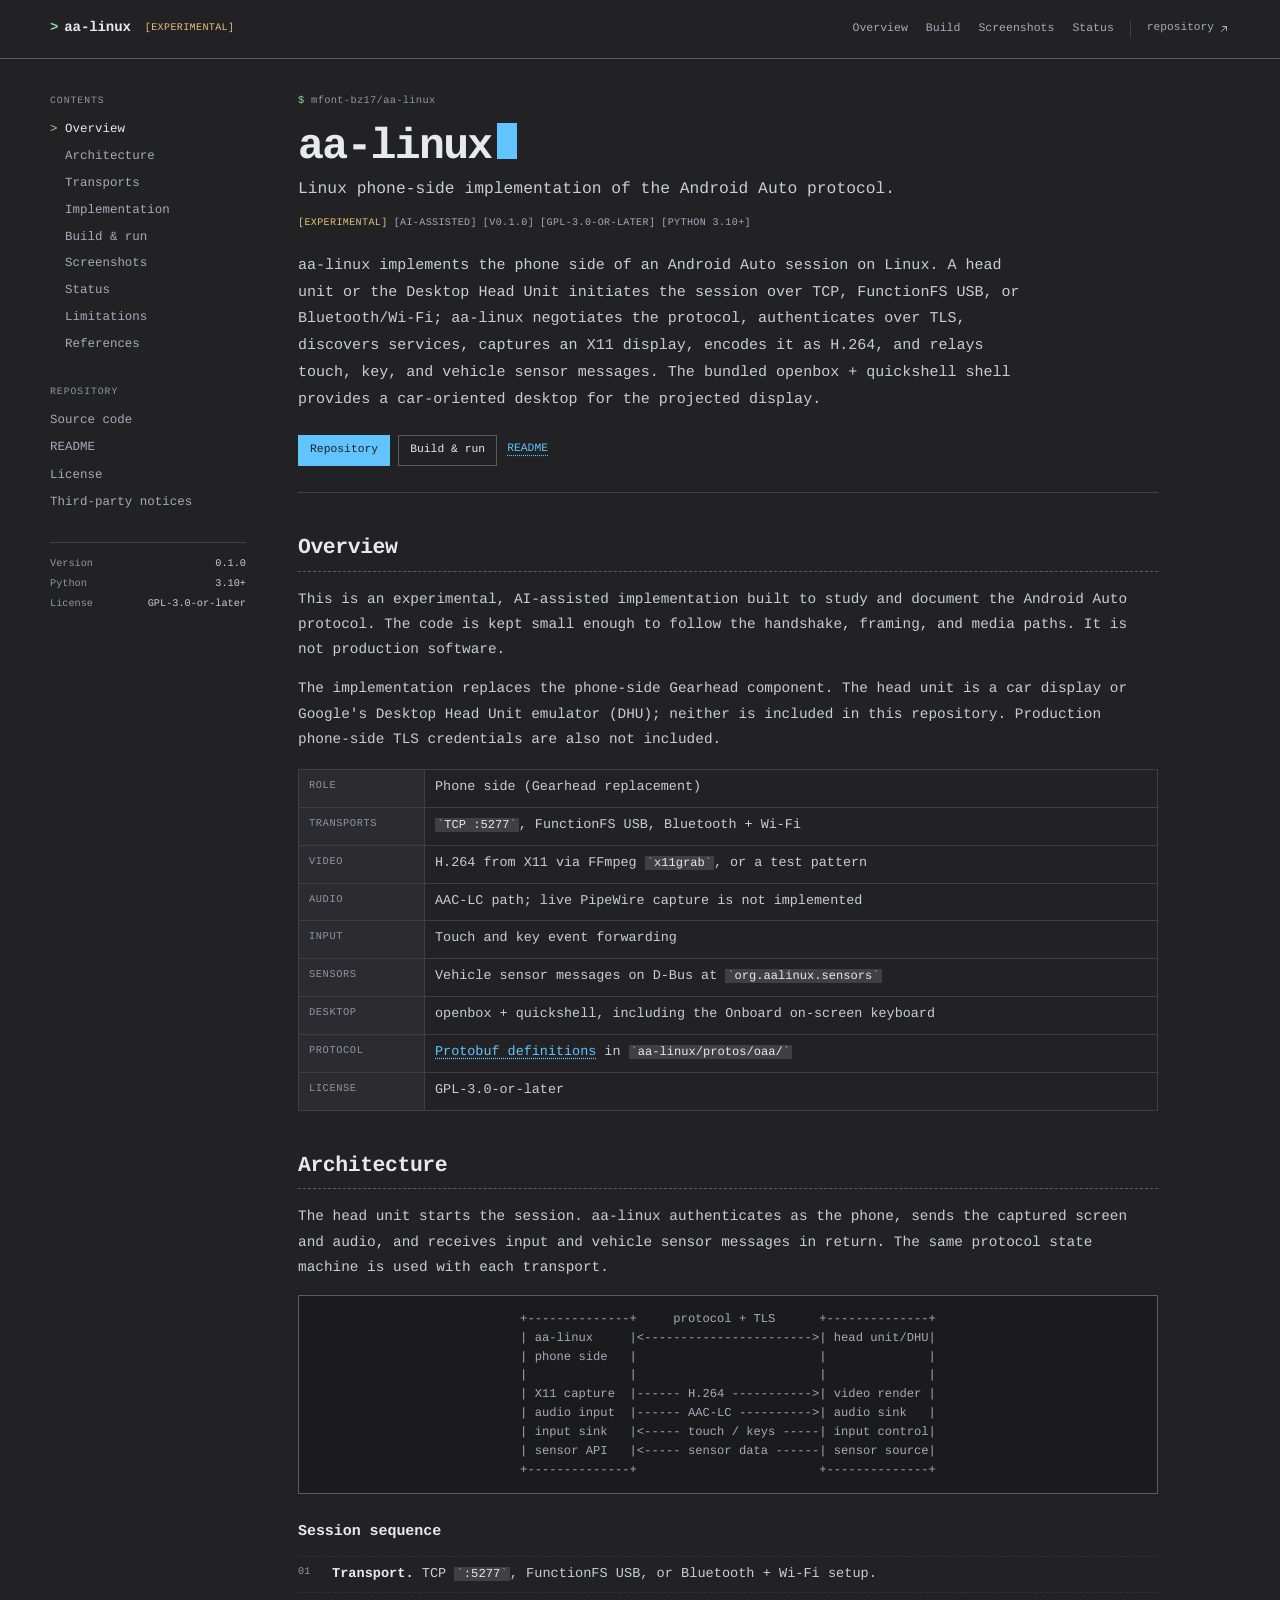
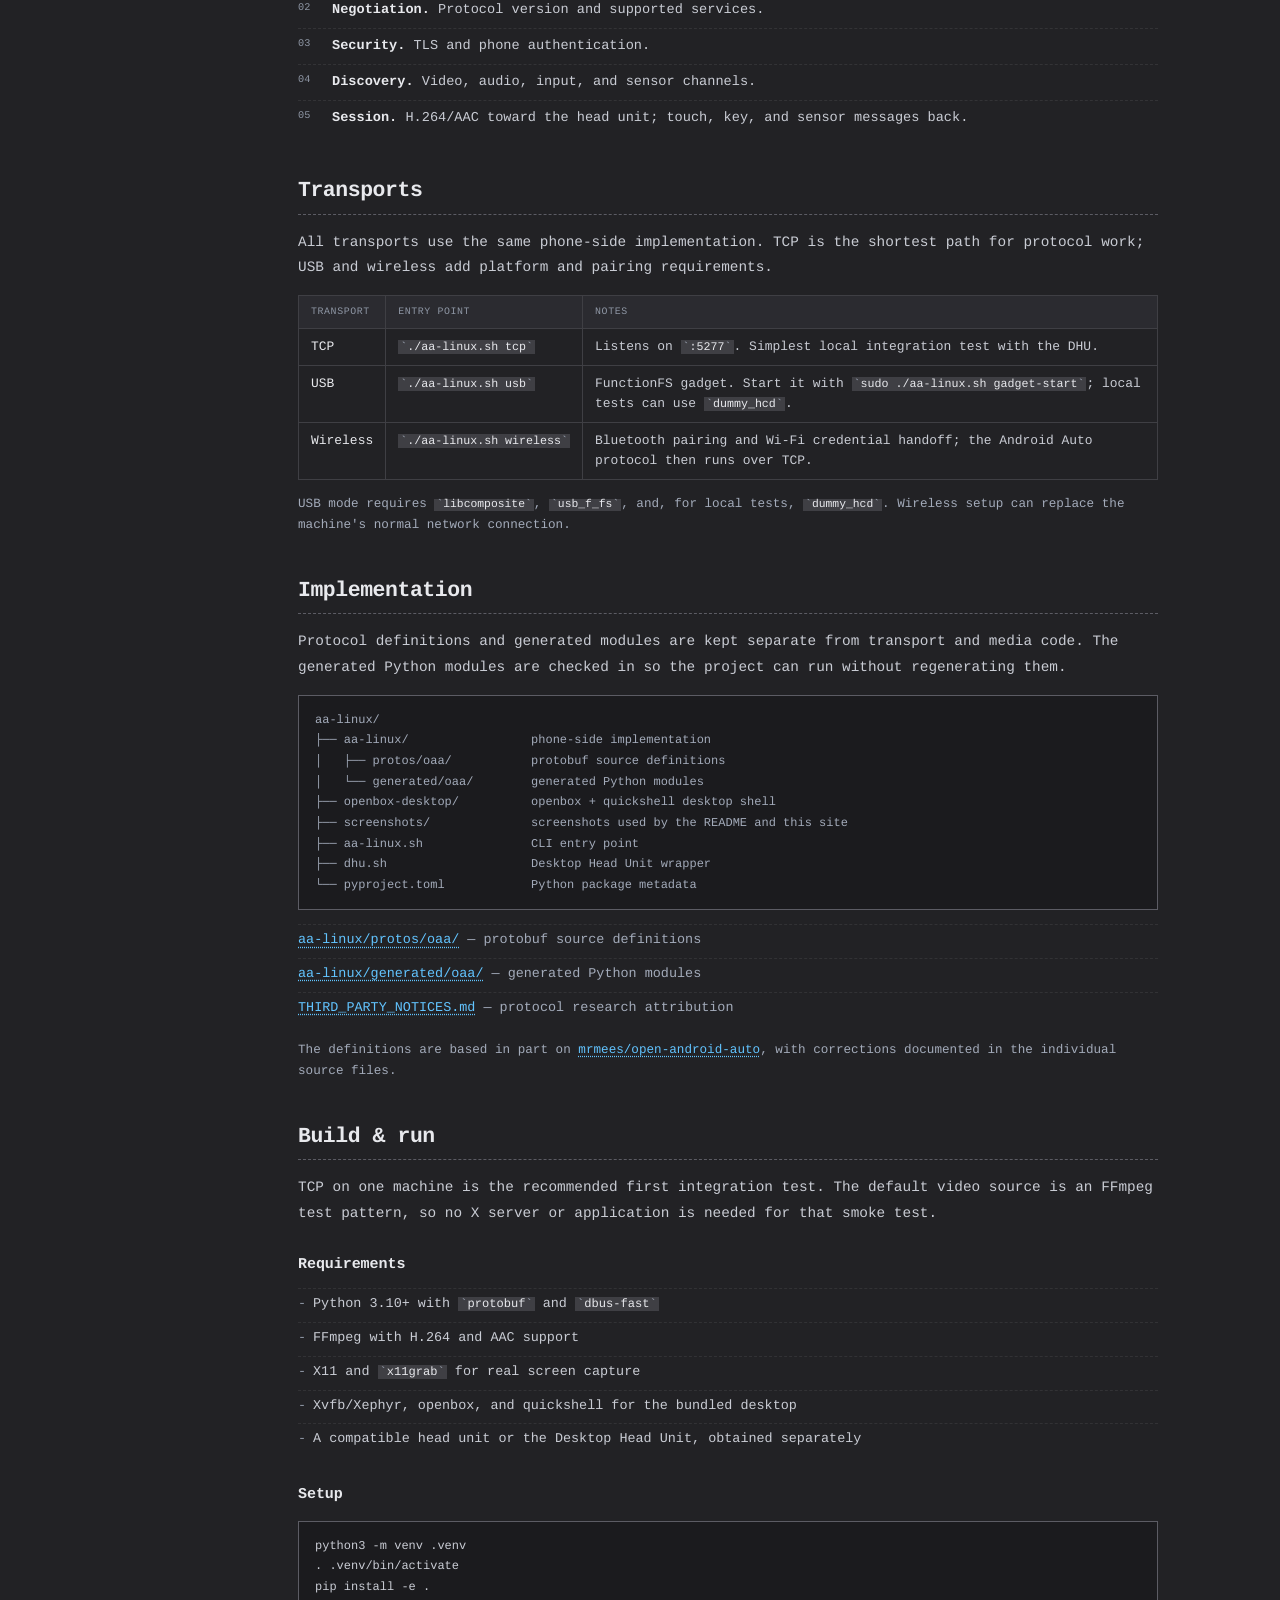
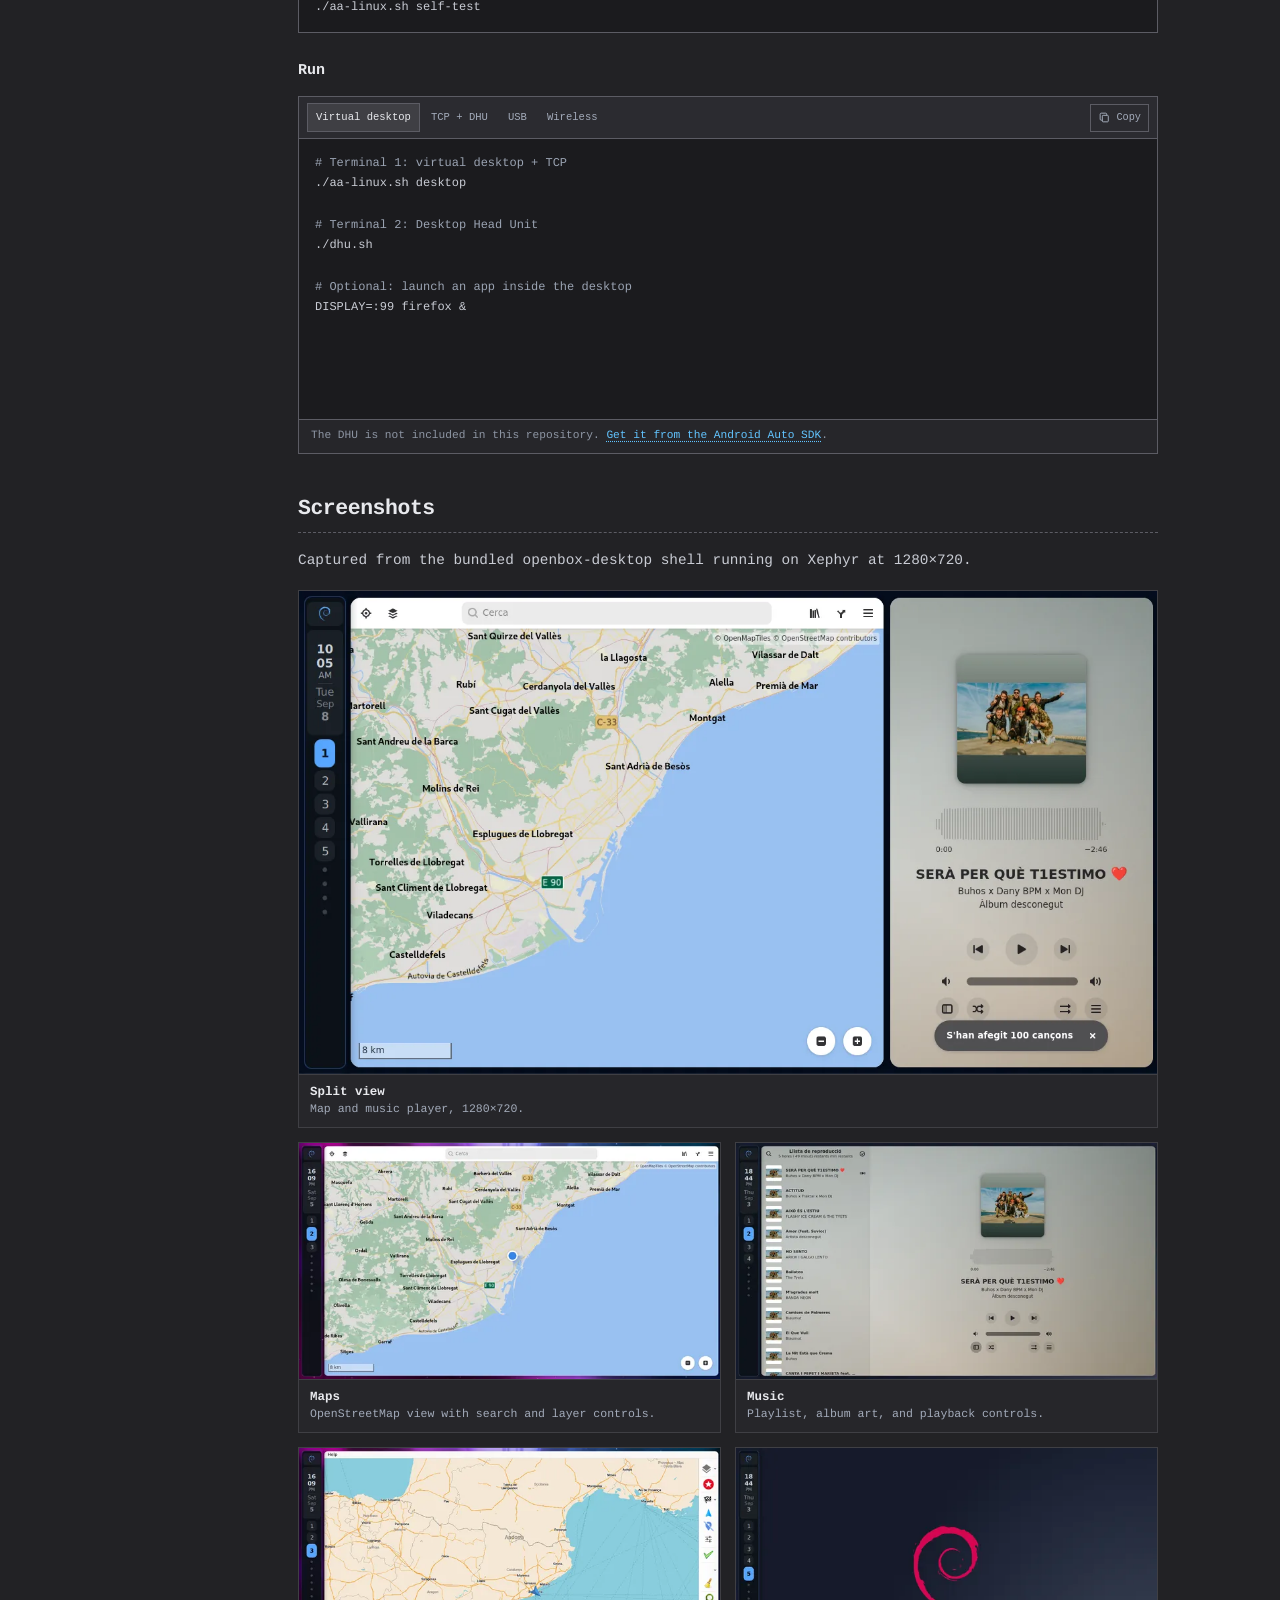
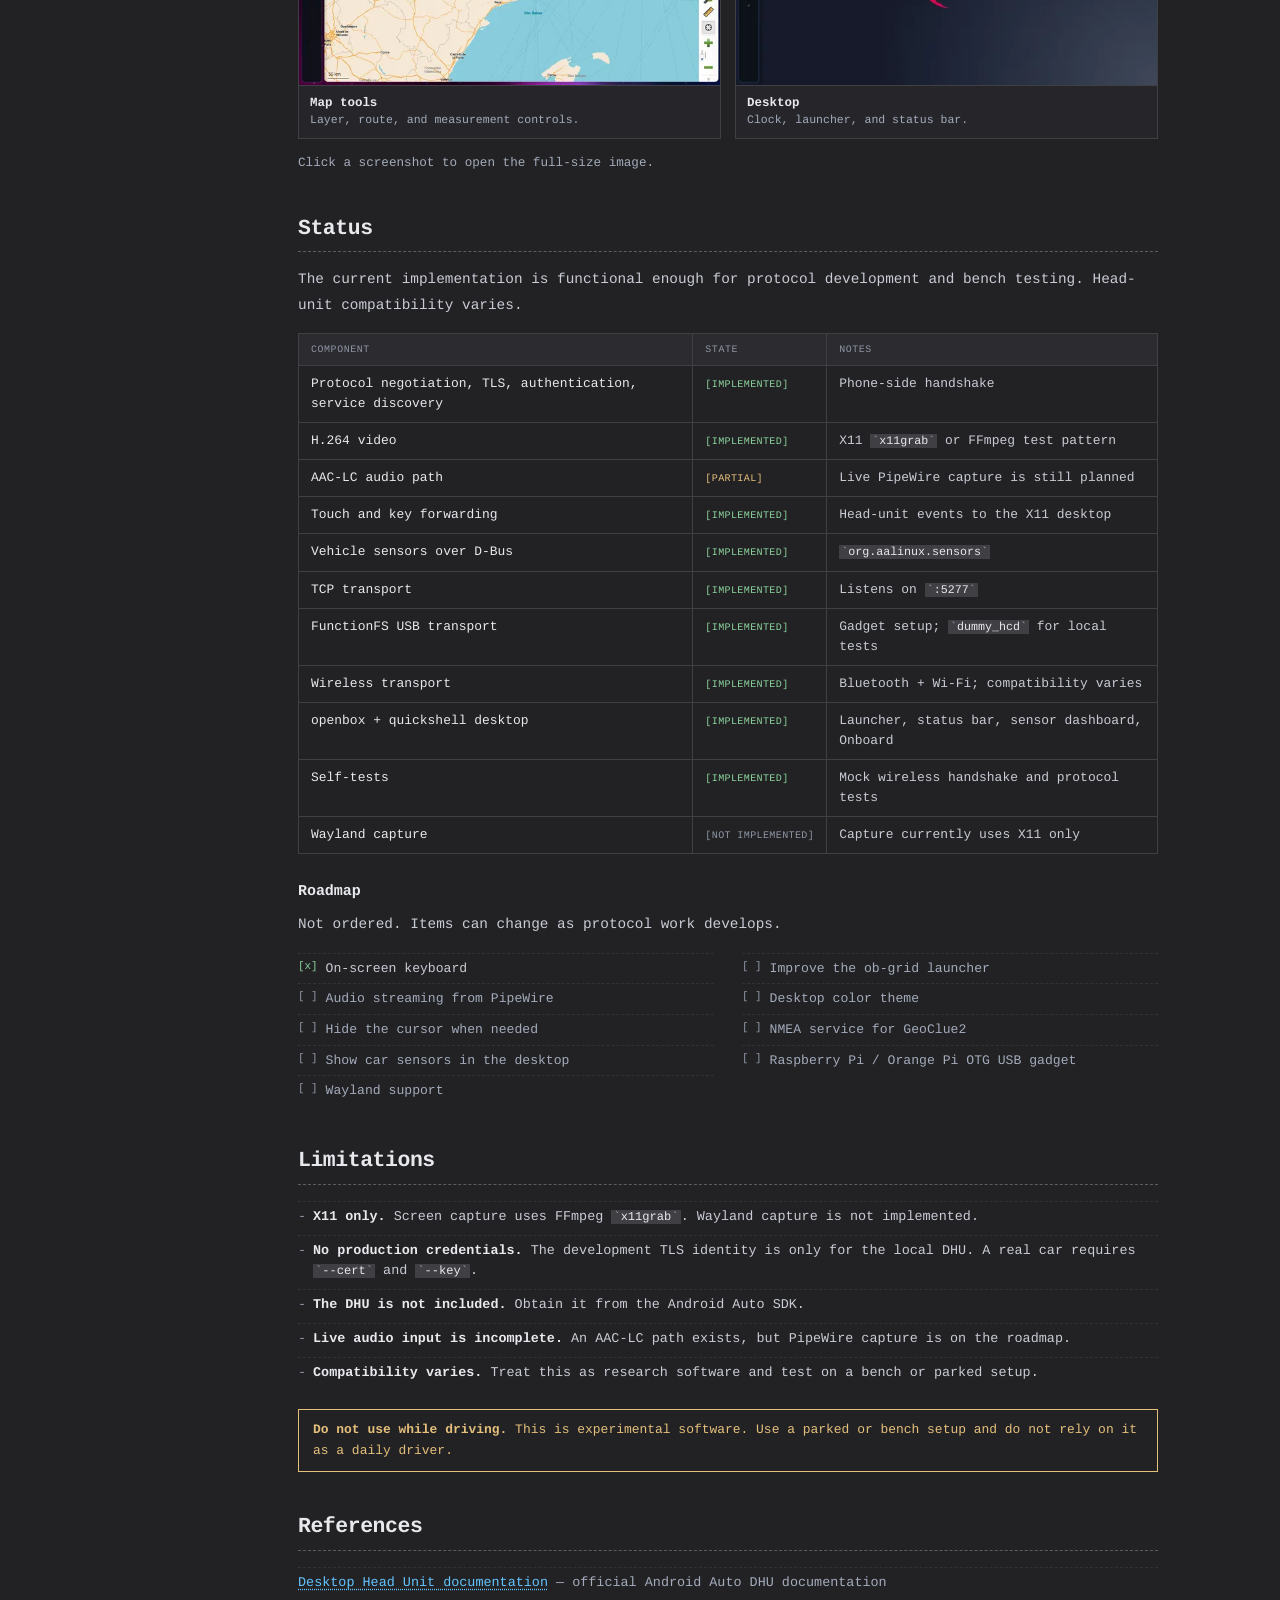
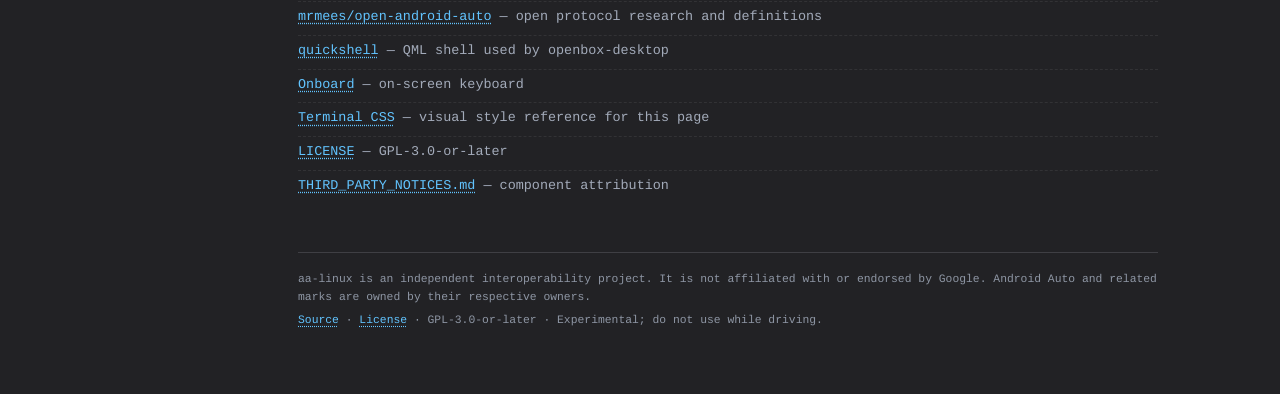
==== docs/index.html @ 455e9ea9 "Add GitHub Pages site and style guide" ====
<!DOCTYPE html>
<html lang="en">
<head>
  <meta charset="utf-8">
  <meta name="viewport" content="width=device-width, initial-scale=1">
  <title>aa-linux — Linux phone-side Android Auto implementation</title>
  <meta name="description" content="Experimental Linux implementation of the Android Auto phone side: protocol negotiation, TLS, H.264 desktop streaming over TCP, FunctionFS USB, and wireless transports.">
  <meta name="theme-color" content="#222225">
  <link rel="canonical" href="https://mfont-bz17.github.io/aa-linux/">
  <meta property="og:type" content="website">
  <meta property="og:title" content="aa-linux — Linux phone-side Android Auto implementation">
  <meta property="og:description" content="Protocol negotiation, TLS, H.264 desktop capture, input forwarding, and D-Bus sensors over TCP, FunctionFS USB, or wireless transports.">
  <meta property="og:url" content="https://mfont-bz17.github.io/aa-linux/">
  <meta property="og:image" content="https://mfont-bz17.github.io/aa-linux/assets/og.jpg">
  <meta property="og:image:width" content="1200">
  <meta property="og:image:height" content="675">
  <meta property="og:image:alt" content="The aa-linux desktop with a map and a music player side by side.">
  <meta name="twitter:card" content="summary_large_image">
  <meta name="twitter:title" content="aa-linux — Linux phone-side Android Auto implementation">
  <meta name="twitter:description" content="Experimental Linux implementation of the Android Auto phone side. H.264 desktop streaming over TCP, FunctionFS USB, or wireless.">
  <meta name="twitter:image" content="https://mfont-bz17.github.io/aa-linux/assets/og.jpg">
  <meta name="twitter:image:alt" content="The aa-linux desktop with a map and a music player side by side.">
  <link rel="icon" href="assets/logo.svg" type="image/svg+xml">
  <link rel="stylesheet" href="assets/style.css">
</head>
<body>
  <a class="skip-link" href="#main">Skip to content</a>

  <header class="topbar">
    <div class="wrap topbar-inner">
      <a class="brand" href="#top" aria-label="aa-linux home">
        <span class="brand-prompt" aria-hidden="true">&gt;</span>
        <span>aa-linux</span>
      </a>
      <span class="state state--warn topbar-state">experimental</span>

      <nav class="topnav" aria-label="Primary">
        <a href="#overview">Overview</a>
        <a href="#build">Build</a>
        <a href="#screenshots">Screenshots</a>
        <a href="#status">Status</a>
      </nav>

      <a class="repo-link" href="https://github.com/mfont-bz17/aa-linux" target="_blank" rel="noopener">
        repository
        <svg viewBox="0 0 24 24" width="12" height="12" aria-hidden="true"><path d="M7 17 17 7M9 7h8v8" fill="none" stroke="currentColor" stroke-width="2" stroke-linecap="round" stroke-linejoin="round"/></svg>
      </a>
    </div>
  </header>

  <div class="wrap layout">
    <aside class="sidebar">
      <div class="side-group">
        <p class="side-label">Contents</p>
        <nav class="side-nav" aria-label="On this page">
          <a href="#overview">Overview</a>
          <a href="#architecture">Architecture</a>
          <a href="#transports">Transports</a>
          <a href="#implementation">Implementation</a>
          <a href="#build">Build &amp; run</a>
          <a href="#screenshots">Screenshots</a>
          <a href="#status">Status</a>
          <a href="#limitations">Limitations</a>
          <a href="#references">References</a>
        </nav>
      </div>

      <div class="side-group">
        <p class="side-label">Repository</p>
        <a href="https://github.com/mfont-bz17/aa-linux" target="_blank" rel="noopener">Source code</a>
        <a href="https://github.com/mfont-bz17/aa-linux#readme" target="_blank" rel="noopener">README</a>
        <a href="https://github.com/mfont-bz17/aa-linux/blob/main/LICENSE" target="_blank" rel="noopener">License</a>
        <a href="https://github.com/mfont-bz17/aa-linux/blob/main/THIRD_PARTY_NOTICES.md" target="_blank" rel="noopener">Third-party notices</a>
      </div>

      <div class="side-meta">
        <p><span>Version</span><code>0.1.0</code></p>
        <p><span>Python</span><code>3.10+</code></p>
        <p><span>License</span><code>GPL-3.0-or-later</code></p>
      </div>
    </aside>

    <main class="content" id="main">
      <section class="page-head" id="top">
        <p class="breadcrumb"><span class="breadcrumb-prompt" aria-hidden="true">$</span> mfont-bz17/aa-linux</p>
        <h1>aa-linux</h1>
        <p class="page-subtitle">Linux phone-side implementation of the Android Auto protocol.</p>

        <div class="tag-row">
          <span class="state state--warn">experimental</span>
          <span class="tag">AI-assisted</span>
          <span class="tag">v0.1.0</span>
          <span class="tag">GPL-3.0-or-later</span>
          <span class="tag">Python 3.10+</span>
        </div>

        <p class="abstract">
          aa-linux implements the phone side of an Android Auto session on Linux. A head
          unit or the Desktop Head Unit initiates the session over TCP, FunctionFS USB, or
          Bluetooth/Wi-Fi; aa-linux negotiates the protocol, authenticates over TLS,
          discovers services, captures an X11 display, encodes it as H.264, and relays
          touch, key, and vehicle sensor messages. The bundled openbox + quickshell shell
          provides a car-oriented desktop for the projected display.
        </p>

        <div class="head-actions">
          <a class="btn btn--primary" href="https://github.com/mfont-bz17/aa-linux" target="_blank" rel="noopener">Repository</a>
          <a class="btn" href="#build">Build &amp; run</a>
          <a class="text-link" href="https://github.com/mfont-bz17/aa-linux#readme" target="_blank" rel="noopener">README</a>
        </div>
      </section>

      <details class="mobile-toc">
        <summary>Contents</summary>
        <nav aria-label="On this page (mobile)">
          <a href="#overview">Overview</a>
          <a href="#architecture">Architecture</a>
          <a href="#transports">Transports</a>
          <a href="#implementation">Implementation</a>
          <a href="#build">Build &amp; run</a>
          <a href="#screenshots">Screenshots</a>
          <a href="#status">Status</a>
          <a href="#limitations">Limitations</a>
          <a href="#references">References</a>
        </nav>
      </details>

      <section class="section" id="overview">
        <h2>Overview</h2>
        <p>
          This is an experimental, AI-assisted implementation built to study and document
          the Android Auto protocol. The code is kept small enough to follow the handshake,
          framing, and media paths. It is not production software.
        </p>
        <p>
          The implementation replaces the phone-side Gearhead component. The head unit is a
          car display or Google's Desktop Head Unit emulator (DHU); neither is included in
          this repository. Production phone-side TLS credentials are also not included.
        </p>

        <table class="spec-table">
          <tbody>
            <tr><th scope="row">Role</th><td>Phone side (Gearhead replacement)</td></tr>
            <tr><th scope="row">Transports</th><td><code>TCP :5277</code>, FunctionFS USB, Bluetooth + Wi-Fi</td></tr>
            <tr><th scope="row">Video</th><td>H.264 from X11 via FFmpeg <code>x11grab</code>, or a test pattern</td></tr>
            <tr><th scope="row">Audio</th><td>AAC-LC path; live PipeWire capture is not implemented</td></tr>
            <tr><th scope="row">Input</th><td>Touch and key event forwarding</td></tr>
            <tr><th scope="row">Sensors</th><td>Vehicle sensor messages on D-Bus at <code>org.aalinux.sensors</code></td></tr>
            <tr><th scope="row">Desktop</th><td>openbox + quickshell, including the Onboard on-screen keyboard</td></tr>
            <tr><th scope="row">Protocol</th><td><a href="https://github.com/mfont-bz17/aa-linux/tree/main/aa-linux/protos/oaa" target="_blank" rel="noopener">Protobuf definitions</a> in <code>aa-linux/protos/oaa/</code></td></tr>
            <tr><th scope="row">License</th><td>GPL-3.0-or-later</td></tr>
          </tbody>
        </table>
      </section>

      <section class="section" id="architecture">
        <h2>Architecture</h2>
        <p>
          The head unit starts the session. aa-linux authenticates as the phone, sends the
          captured screen and audio, and receives input and vehicle sensor messages in
          return. The same protocol state machine is used with each transport.
        </p>

        <pre class="diagram" tabindex="0" aria-label="Architecture diagram"><code>+--------------+     protocol + TLS      +--------------+
| aa-linux     |&lt;-----------------------&gt;| head unit/DHU|
| phone side   |                         |              |
|              |                         |              |
| X11 capture  |------ H.264 -----------&gt;| video render |
| audio input  |------ AAC-LC ----------&gt;| audio sink   |
| input sink   |&lt;----- touch / keys -----| input control|
| sensor API   |&lt;----- sensor data ------| sensor source|
+--------------+                         +--------------+</code></pre>

        <h3>Session sequence</h3>
        <ol class="sequence">
          <li><strong>Transport.</strong> TCP <code>:5277</code>, FunctionFS USB, or Bluetooth + Wi-Fi setup.</li>
          <li><strong>Negotiation.</strong> Protocol version and supported services.</li>
          <li><strong>Security.</strong> TLS and phone authentication.</li>
          <li><strong>Discovery.</strong> Video, audio, input, and sensor channels.</li>
          <li><strong>Session.</strong> H.264/AAC toward the head unit; touch, key, and sensor messages back.</li>
        </ol>
      </section>

      <section class="section" id="transports">
        <h2>Transports</h2>
        <p>
          All transports use the same phone-side implementation. TCP is the shortest path
          for protocol work; USB and wireless add platform and pairing requirements.
        </p>

        <section class="table-wrap" tabindex="0" aria-label="Transports table">
          <table class="data">
            <thead>
              <tr><th>Transport</th><th>Entry point</th><th>Notes</th></tr>
            </thead>
            <tbody>
              <tr>
                <td>TCP</td>
                <td><code>./aa-linux.sh tcp</code></td>
                <td>Listens on <code>:5277</code>. Simplest local integration test with the DHU.</td>
              </tr>
              <tr>
                <td>USB</td>
                <td><code>./aa-linux.sh usb</code></td>
                <td>FunctionFS gadget. Start it with <code>sudo ./aa-linux.sh gadget-start</code>; local tests can use <code>dummy_hcd</code>.</td>
              </tr>
              <tr>
                <td>Wireless</td>
                <td><code>./aa-linux.sh wireless</code></td>
                <td>Bluetooth pairing and Wi-Fi credential handoff; the Android Auto protocol then runs over TCP.</td>
              </tr>
            </tbody>
          </table>
        </section>

        <p class="note">
          USB mode requires <code>libcomposite</code>, <code>usb_f_fs</code>, and, for local
          tests, <code>dummy_hcd</code>. Wireless setup can replace the machine's normal
          network connection.
        </p>
      </section>

      <section class="section" id="implementation">
        <h2>Implementation</h2>
        <p>
          Protocol definitions and generated modules are kept separate from transport and
          media code. The generated Python modules are checked in so the project can run
          without regenerating them.
        </p>

        <pre class="tree" tabindex="0" aria-label="Repository layout"><code>aa-linux/
├── aa-linux/                 phone-side implementation
│   ├── protos/oaa/           protobuf source definitions
│   └── generated/oaa/        generated Python modules
├── openbox-desktop/          openbox + quickshell desktop shell
├── screenshots/              screenshots used by the README and this site
├── aa-linux.sh               CLI entry point
├── dhu.sh                    Desktop Head Unit wrapper
└── pyproject.toml            Python package metadata</code></pre>

        <ul class="link-list">
          <li><a href="https://github.com/mfont-bz17/aa-linux/tree/main/aa-linux/protos/oaa" target="_blank" rel="noopener">aa-linux/protos/oaa/</a> — protobuf source definitions</li>
          <li><a href="https://github.com/mfont-bz17/aa-linux/tree/main/aa-linux/generated/oaa" target="_blank" rel="noopener">aa-linux/generated/oaa/</a> — generated Python modules</li>
          <li><a href="https://github.com/mfont-bz17/aa-linux/blob/main/THIRD_PARTY_NOTICES.md" target="_blank" rel="noopener">THIRD_PARTY_NOTICES.md</a> — protocol research attribution</li>
        </ul>

        <p class="note">
          The definitions are based in part on
          <a href="https://github.com/mrmees/open-android-auto" target="_blank" rel="noopener">mrmees/open-android-auto</a>,
          with corrections documented in the individual source files.
        </p>
      </section>

      <section class="section" id="build">
        <h2>Build &amp; run</h2>
        <p>
          TCP on one machine is the recommended first integration test. The default video
          source is an FFmpeg test pattern, so no X server or application is needed for that
          smoke test.
        </p>

        <h3>Requirements</h3>
        <ul class="req-list">
          <li>Python 3.10+ with <code>protobuf</code> and <code>dbus-fast</code></li>
          <li>FFmpeg with H.264 and AAC support</li>
          <li>X11 and <code>x11grab</code> for real screen capture</li>
          <li>Xvfb/Xephyr, openbox, and quickshell for the bundled desktop</li>
          <li>A compatible head unit or the Desktop Head Unit, obtained separately</li>
        </ul>

        <h3>Setup</h3>
        <pre class="code" tabindex="0" aria-label="Setup commands"><code>python3 -m venv .venv
. .venv/bin/activate
pip install -e .
./aa-linux.sh self-test</code></pre>

        <h3>Run</h3>
        <div class="terminal">
          <div class="terminal-bar">
            <div class="tabs" role="tablist" aria-label="Quick start examples">
              <button class="tab" type="button" id="tab-desktop" role="tab" aria-selected="true" aria-controls="panel-desktop" data-tab="desktop">Virtual desktop</button>
              <button class="tab" type="button" id="tab-tcp" role="tab" aria-selected="false" aria-controls="panel-tcp" data-tab="tcp" tabindex="-1">TCP + DHU</button>
              <button class="tab" type="button" id="tab-usb" role="tab" aria-selected="false" aria-controls="panel-usb" data-tab="usb" tabindex="-1">USB</button>
              <button class="tab" type="button" id="tab-wireless" role="tab" aria-selected="false" aria-controls="panel-wireless" data-tab="wireless" tabindex="-1">Wireless</button>
            </div>
            <button class="copy-button" type="button" data-copy>
              <svg viewBox="0 0 24 24" width="13" height="13" aria-hidden="true"><rect x="8" y="8" width="11" height="12" rx="1.5" fill="none" stroke="currentColor" stroke-width="1.8"/><path d="M16 8V6a2 2 0 0 0-2-2H6a2 2 0 0 0-2 2v9a2 2 0 0 0 2 2h2" fill="none" stroke="currentColor" stroke-width="1.8"/></svg>
              <span>Copy</span>
            </button>
          </div>

          <div class="terminal-body">
            <div class="tabpanel" id="panel-desktop" role="tabpanel" aria-labelledby="tab-desktop">
              <pre tabindex="0" aria-label="Example commands"><code><span class="c"># Terminal 1: virtual desktop + TCP</span>
./aa-linux.sh desktop

<span class="c"># Terminal 2: Desktop Head Unit</span>
./dhu.sh

<span class="c"># Optional: launch an app inside the desktop</span>
DISPLAY=:99 firefox &amp;</code></pre>
            </div>

            <div class="tabpanel" id="panel-tcp" role="tabpanel" aria-labelledby="tab-tcp" hidden>
              <pre tabindex="0" aria-label="Example commands"><code><span class="c"># Terminal 1: listen on TCP port 5277</span>
./aa-linux.sh tcp

<span class="c"># Terminal 2: connect the DHU</span>
./dhu.sh</code></pre>
            </div>

            <div class="tabpanel" id="panel-usb" role="tabpanel" aria-labelledby="tab-usb" hidden>
              <pre tabindex="0" aria-label="Example commands"><code><span class="c"># Terminal 1: start a FunctionFS gadget</span>
sudo ./aa-linux.sh gadget-start

<span class="c"># Terminal 2: run the phone side over USB</span>
./aa-linux.sh usb

<span class="c"># Terminal 3: connect the DHU over USB</span>
./dhu.sh --usb

<span class="c"># When finished</span>
./aa-linux.sh gadget-stop</code></pre>
            </div>

            <div class="tabpanel" id="panel-wireless" role="tabpanel" aria-labelledby="tab-wireless" hidden>
              <pre tabindex="0" aria-label="Example commands"><code><span class="c"># Discover the head unit's Bluetooth address</span>
./aa-linux.sh scan-bt

<span class="c"># Run the wireless handshake</span>
./aa-linux.sh wireless \
  --bt-address AA:BB:CC:DD:EE:FF \
  --cert CERT --key KEY</code></pre>
            </div>
          </div>

          <div class="terminal-foot">
            The DHU is not included in this repository.
            <a href="https://developer.android.com/training/cars/testing/dhu" target="_blank" rel="noopener">Get it from the Android Auto SDK</a>.
          </div>
        </div>
      </section>

      <section class="section" id="screenshots">
        <h2>Screenshots</h2>
        <p>
          Captured from the bundled openbox-desktop shell running on Xephyr at 1280×720.
        </p>

        <div class="gallery">
          <figure class="shot shot--wide">
            <a href="assets/screenshots/split-view.webp" data-lightbox data-caption="Split view: OpenStreetMap navigation and a music player side by side on the openbox-desktop shell.">
              <img src="assets/screenshots/split-view-640.webp" srcset="assets/screenshots/split-view-640.webp 640w, assets/screenshots/split-view.webp 1280w" sizes="(min-width: 880px) 820px, 100vw" width="1280" height="720" alt="A map and a music player side by side in the aa-linux desktop." loading="lazy" decoding="async">
            </a>
            <figcaption><strong>Split view</strong><span>Map and music player, 1280×720.</span></figcaption>
          </figure>

          <figure class="shot">
            <a href="assets/screenshots/maps.webp" data-lightbox data-caption="OpenStreetMap navigation filling the desktop, with search and map controls.">
              <img src="assets/screenshots/maps-640.webp" srcset="assets/screenshots/maps-640.webp 640w, assets/screenshots/maps.webp 1280w" sizes="(min-width: 880px) 400px, 100vw" width="1280" height="720" alt="A map application showing the Catalan coast." loading="lazy" decoding="async">
            </a>
            <figcaption><strong>Maps</strong><span>OpenStreetMap view with search and layer controls.</span></figcaption>
          </figure>

          <figure class="shot">
            <a href="assets/screenshots/music.webp" data-lightbox data-caption="Music playback with album art, a playlist, and transport controls.">
              <img src="assets/screenshots/music-640.webp" srcset="assets/screenshots/music-640.webp 640w, assets/screenshots/music.webp 1280w" sizes="(min-width: 880px) 400px, 100vw" width="1280" height="720" alt="A music player with album art, playlist, and playback controls." loading="lazy" decoding="async">
            </a>
            <figcaption><strong>Music</strong><span>Playlist, album art, and playback controls.</span></figcaption>
          </figure>

          <figure class="shot">
            <a href="assets/screenshots/maps-tools.webp" data-lightbox data-caption="An overview map with route, layer, and measurement tools.">
              <img src="assets/screenshots/maps-tools-640.webp" srcset="assets/screenshots/maps-tools-640.webp 640w, assets/screenshots/maps-tools.webp 1280w" sizes="(min-width: 880px) 400px, 100vw" width="1280" height="720" alt="A map overview with a toolbar for layers, routes, and measurement." loading="lazy" decoding="async">
            </a>
            <figcaption><strong>Map tools</strong><span>Layer, route, and measurement controls.</span></figcaption>
          </figure>

          <figure class="shot">
            <a href="assets/screenshots/desktop.webp" data-lightbox data-caption="The openbox-desktop shell with its clock, launcher, and status bar.">
              <img src="assets/screenshots/desktop-640.webp" srcset="assets/screenshots/desktop-640.webp 640w, assets/screenshots/desktop.webp 1280w" sizes="(min-width: 880px) 400px, 100vw" width="1280" height="720" alt="The aa-linux desktop with a dark wallpaper, clock, and launcher numbers." loading="lazy" decoding="async">
            </a>
            <figcaption><strong>Desktop</strong><span>Clock, launcher, and status bar.</span></figcaption>
          </figure>
        </div>

        <p class="note">Click a screenshot to open the full-size image.</p>
      </section>

      <section class="section" id="status">
        <h2>Status</h2>
        <p>
          The current implementation is functional enough for protocol development and
          bench testing. Head-unit compatibility varies.
        </p>

        <section class="table-wrap" tabindex="0" aria-label="Implementation status table">
          <table class="data status-table">
            <thead>
              <tr><th>Component</th><th>State</th><th>Notes</th></tr>
            </thead>
            <tbody>
              <tr>
                <td>Protocol negotiation, TLS, authentication, service discovery</td>
                <td><span class="state state--ok">implemented</span></td>
                <td>Phone-side handshake</td>
              </tr>
              <tr>
                <td>H.264 video</td>
                <td><span class="state state--ok">implemented</span></td>
                <td>X11 <code>x11grab</code> or FFmpeg test pattern</td>
              </tr>
              <tr>
                <td>AAC-LC audio path</td>
                <td><span class="state state--warn">partial</span></td>
                <td>Live PipeWire capture is still planned</td>
              </tr>
              <tr>
                <td>Touch and key forwarding</td>
                <td><span class="state state--ok">implemented</span></td>
                <td>Head-unit events to the X11 desktop</td>
              </tr>
              <tr>
                <td>Vehicle sensors over D-Bus</td>
                <td><span class="state state--ok">implemented</span></td>
                <td><code>org.aalinux.sensors</code></td>
              </tr>
              <tr>
                <td>TCP transport</td>
                <td><span class="state state--ok">implemented</span></td>
                <td>Listens on <code>:5277</code></td>
              </tr>
              <tr>
                <td>FunctionFS USB transport</td>
                <td><span class="state state--ok">implemented</span></td>
                <td>Gadget setup; <code>dummy_hcd</code> for local tests</td>
              </tr>
              <tr>
                <td>Wireless transport</td>
                <td><span class="state state--ok">implemented</span></td>
                <td>Bluetooth + Wi-Fi; compatibility varies</td>
              </tr>
              <tr>
                <td>openbox + quickshell desktop</td>
                <td><span class="state state--ok">implemented</span></td>
                <td>Launcher, status bar, sensor dashboard, Onboard</td>
              </tr>
              <tr>
                <td>Self-tests</td>
                <td><span class="state state--ok">implemented</span></td>
                <td>Mock wireless handshake and protocol tests</td>
              </tr>
              <tr>
                <td>Wayland capture</td>
                <td><span class="state state--todo">not implemented</span></td>
                <td>Capture currently uses X11 only</td>
              </tr>
            </tbody>
          </table>
        </section>

        <h3>Roadmap</h3>
        <p>Not ordered. Items can change as protocol work develops.</p>
        <ul class="task-list">
          <li class="done"><span class="box" aria-hidden="true">[x]</span> On-screen keyboard</li>
          <li><span class="box" aria-hidden="true">[ ]</span> Improve the ob-grid launcher</li>
          <li><span class="box" aria-hidden="true">[ ]</span> Audio streaming from PipeWire</li>
          <li><span class="box" aria-hidden="true">[ ]</span> Desktop color theme</li>
          <li><span class="box" aria-hidden="true">[ ]</span> Hide the cursor when needed</li>
          <li><span class="box" aria-hidden="true">[ ]</span> NMEA service for GeoClue2</li>
          <li><span class="box" aria-hidden="true">[ ]</span> Show car sensors in the desktop</li>
          <li><span class="box" aria-hidden="true">[ ]</span> Raspberry Pi / Orange Pi OTG USB gadget</li>
          <li><span class="box" aria-hidden="true">[ ]</span> Wayland support</li>
        </ul>
      </section>

      <section class="section" id="limitations">
        <h2>Limitations</h2>
        <ul class="bullets">
          <li><strong>X11 only.</strong> Screen capture uses FFmpeg <code>x11grab</code>. Wayland capture is not implemented.</li>
          <li><strong>No production credentials.</strong> The development TLS identity is only for the local DHU. A real car requires <code>--cert</code> and <code>--key</code>.</li>
          <li><strong>The DHU is not included.</strong> Obtain it from the Android Auto SDK.</li>
          <li><strong>Live audio input is incomplete.</strong> An AAC-LC path exists, but PipeWire capture is on the roadmap.</li>
          <li><strong>Compatibility varies.</strong> Treat this as research software and test on a bench or parked setup.</li>
        </ul>

        <div class="callout">
          <strong>Do not use while driving.</strong> This is experimental software. Use a
          parked or bench setup and do not rely on it as a daily driver.
        </div>
      </section>

      <section class="section" id="references">
        <h2>References</h2>
        <ul class="link-list">
          <li><a href="https://developer.android.com/training/cars/testing/dhu" target="_blank" rel="noopener">Desktop Head Unit documentation</a> — official Android Auto DHU documentation</li>
          <li><a href="https://github.com/mrmees/open-android-auto" target="_blank" rel="noopener">mrmees/open-android-auto</a> — open protocol research and definitions</li>
          <li><a href="https://github.com/quickshell-mirror/quickshell" target="_blank" rel="noopener">quickshell</a> — QML shell used by openbox-desktop</li>
          <li><a href="https://github.com/onboard-osk/onboard" target="_blank" rel="noopener">Onboard</a> — on-screen keyboard</li>
          <li><a href="https://terminalcss.xyz/" target="_blank" rel="noopener">Terminal CSS</a> — visual style reference for this page</li>
          <li><a href="https://github.com/mfont-bz17/aa-linux/blob/main/LICENSE" target="_blank" rel="noopener">LICENSE</a> — GPL-3.0-or-later</li>
          <li><a href="https://github.com/mfont-bz17/aa-linux/blob/main/THIRD_PARTY_NOTICES.md" target="_blank" rel="noopener">THIRD_PARTY_NOTICES.md</a> — component attribution</li>
        </ul>
      </section>

      <footer class="page-footer">
        <p>
          aa-linux is an independent interoperability project. It is not affiliated with or
          endorsed by Google. Android Auto and related marks are owned by their respective
          owners.
        </p>
        <p>
          <a href="https://github.com/mfont-bz17/aa-linux" target="_blank" rel="noopener">Source</a>
          ·
          <a href="https://github.com/mfont-bz17/aa-linux/blob/main/LICENSE" target="_blank" rel="noopener">License</a>
          · GPL-3.0-or-later · Experimental; do not use while driving.
        </p>
      </footer>
    </main>
  </div>

  <dialog class="lightbox" id="lightbox" aria-label="Screenshot preview">
    <div class="lightbox-inner">
      <div class="lightbox-bar">
        <span class="lightbox-count" id="lightbox-count">1 / 5</span>
        <div class="lightbox-actions">
          <a id="lightbox-open" href="#" target="_blank" rel="noopener">open file</a>
          <button id="lightbox-close" class="icon-button" type="button" aria-label="Close preview">close</button>
        </div>
      </div>
      <div class="lightbox-stage">
        <button id="lightbox-prev" class="lightbox-nav" type="button" aria-label="Previous screenshot">
          <svg viewBox="0 0 24 24" width="18" height="18" aria-hidden="true"><path d="m15 5-7 7 7 7" fill="none" stroke="currentColor" stroke-width="2" stroke-linecap="round" stroke-linejoin="round"/></svg>
        </button>
        <img id="lightbox-img" src="assets/screenshots/split-view-640.webp" width="1280" height="720" alt="">
        <button id="lightbox-next" class="lightbox-nav" type="button" aria-label="Next screenshot">
          <svg viewBox="0 0 24 24" width="18" height="18" aria-hidden="true"><path d="m9 5 7 7-7 7" fill="none" stroke="currentColor" stroke-width="2" stroke-linecap="round" stroke-linejoin="round"/></svg>
        </button>
      </div>
      <p class="lightbox-caption" id="lightbox-caption"></p>
    </div>
  </dialog>

  <script src="assets/site.js" defer></script>
</body>
</html>
---- docs/assets/style.css ----
/* =========================================================
   aa-linux project page
   Documentation-oriented layout. No gradients or decorative UI.
   ========================================================= */

:root {
  --bg: #222225;
  --bg-elev: #26262a;
  --panel: #2b2b30;
  --panel-2: #313136;
  --line: #3f3f44;
  --line-strong: #5c5c64;
  --text: #e8e9ed;
  --text-soft: #c9ccd4;
  --muted: #a3abba;
  --muted-2: #8e96a4;
  --blue: #62c4ff;
  --green: #8bd49c;
  --amber: #e5c07b;
  --red: #ff6b81;
  --code-bg: #3f3f44;
  --mono: "Menlo", "Monaco", "Lucida Console", "Liberation Mono", "DejaVu Sans Mono", "Bitstream Vera Sans Mono", "Courier New", monospace;
  --wrap: 1180px;
  --radius: 0px;
  color-scheme: dark;
}

*,
*::before,
*::after {
  box-sizing: border-box;
}

html {
  scroll-behavior: smooth;
  overflow-x: hidden;
  -webkit-text-size-adjust: 100%;
}

body {
  margin: 0;
  background: var(--bg);
  color: var(--text);
  font-family: var(--mono);
  font-size: 15px;
  line-height: 1.55;
  -webkit-font-smoothing: antialiased;
  text-rendering: geometricprecision;
}

body.no-scroll {
  overflow: hidden;
}

img,
svg {
  display: block;
}

img {
  max-width: 100%;
  height: auto;
}

a {
  color: var(--blue);
  text-decoration: none;
}

a:hover {
  color: #b9d5ff;
}

button,
a {
  -webkit-tap-highlight-color: transparent;
}

button {
  font: inherit;
}

:focus-visible {
  outline: 2px solid var(--blue);
  outline-offset: 2px;
}

::selection {
  background: var(--blue);
  color: var(--bg);
}

.wrap {
  width: min(var(--wrap), calc(100% - 40px));
  margin-inline: auto;
}

.skip-link {
  position: fixed;
  top: 8px;
  left: 8px;
  z-index: 100;
  padding: 7px 10px;
  border: 1px solid var(--line-strong);
  border-radius: 0;
  background: var(--text);
  color: var(--bg);
  font-family: var(--mono);
  font-size: 0.75rem;
  transform: translateY(-160%);
  transition: transform 0.15s ease;
}

.skip-link:focus {
  transform: translateY(0);
  color: var(--bg);
}

/* ---------- Top bar ---------- */

.topbar {
  position: sticky;
  top: 0;
  z-index: 30;
  background: var(--bg);
  border-bottom: 1px solid var(--line-strong);
}

.topbar-inner {
  display: flex;
  align-items: center;
  gap: 12px;
  min-height: 58px;
}

.brand {
  display: inline-flex;
  align-items: center;
  gap: 6px;
  color: var(--text);
  font-family: var(--mono);
  font-size: 0.88rem;
  font-weight: 600;
  letter-spacing: -0.01em;
}

.brand:hover {
  background: var(--blue);
  color: var(--bg);
}

.brand-prompt {
  color: var(--green);
}

.brand:hover .brand-prompt {
  color: var(--bg);
}

.topbar-state {
  margin-left: 2px;
}

.topnav {
  display: flex;
  align-items: center;
  gap: 18px;
  margin-left: auto;
}

.topnav a {
  color: var(--muted);
  font-family: var(--mono);
  font-size: 0.72rem;
}

.topnav a:hover {
  background: var(--blue);
  color: var(--bg);
}

.repo-link {
  display: inline-flex;
  align-items: center;
  gap: 4px;
  margin-left: 4px;
  padding-left: 16px;
  border-left: 1px solid var(--line);
  color: var(--muted);
  font-family: var(--mono);
  font-size: 0.7rem;
}

.repo-link:hover {
  background: var(--blue);
  color: var(--bg);
}

/* ---------- Layout ---------- */

.layout {
  display: grid;
  grid-template-columns: 196px minmax(0, 1fr);
  align-items: start;
  gap: 52px;
  padding: 34px 0 64px;
}

.content {
  min-width: 0;
  max-width: 860px;
}

/* ---------- Sidebar ---------- */

.sidebar {
  position: sticky;
  top: 78px;
  align-self: start;
}

.side-group + .side-group {
  margin-top: 26px;
}

.side-label {
  margin: 0 0 8px;
  color: var(--muted-2);
  font-family: var(--mono);
  font-size: 0.61rem;
  font-weight: 500;
  letter-spacing: 0.1em;
  text-transform: uppercase;
}

.side-nav {
  display: flex;
  flex-direction: column;
}

.side-nav a {
  position: relative;
  padding: 5px 0 5px 15px;
  color: var(--muted);
  font-size: 0.78rem;
  line-height: 1.35;
}

.side-nav a::before {
  content: "";
  position: absolute;
  left: 0;
  color: var(--green);
}

.side-nav a:hover {
  background: var(--blue);
  color: var(--bg);
}

.side-nav a.is-active {
  color: var(--text);
}

.side-nav a.is-active::before {
  content: ">";
}

.side-group > a {
  display: block;
  padding: 4px 0;
  color: var(--muted);
  font-size: 0.78rem;
}

.side-group > a:hover {
  background: var(--blue);
  color: var(--bg);
}

.side-meta {
  margin-top: 26px;
  padding-top: 14px;
  border-top: 1px solid var(--line);
  color: var(--muted-2);
  font-family: var(--mono);
  font-size: 0.64rem;
}

.side-meta p {
  display: flex;
  justify-content: space-between;
  gap: 8px;
  margin: 0 0 4px;
}

.side-meta code {
  padding: 0;
  border: 0;
  background: none;
  color: var(--text-soft);
  font-size: inherit;
  white-space: nowrap;
}

.side-meta code::before,
.side-meta code::after {
  content: "";
}

/* ---------- Mobile contents ---------- */

.mobile-toc {
  display: none;
  margin-top: 20px;
  border: 1px solid var(--line);
  border-radius: var(--radius);
  background: var(--panel);
}

.mobile-toc summary {
  padding: 9px 12px;
  color: var(--text-soft);
  font-family: var(--mono);
  font-size: 0.72rem;
  cursor: pointer;
}

.mobile-toc nav {
  display: grid;
  grid-template-columns: repeat(2, minmax(0, 1fr));
  gap: 2px 16px;
  padding: 0 12px 11px;
}

.mobile-toc a {
  padding: 3px 0;
  color: var(--muted);
  font-size: 0.78rem;
}

.mobile-toc a:hover {
  background: var(--blue);
  color: var(--bg);
}

/* ---------- Page head ---------- */

.page-head {
  padding-bottom: 26px;
  border-bottom: 1px solid var(--line);
  scroll-margin-top: 76px;
}

.breadcrumb {
  margin: 0 0 14px;
  color: var(--muted-2);
  font-family: var(--mono);
  font-size: 0.65rem;
  letter-spacing: 0.03em;
}

.breadcrumb-prompt {
  color: var(--green);
}

.page-head h1 {
  margin: 0 0 6px;
  font-size: clamp(2rem, 4vw, 2.7rem);
  font-weight: 700;
  letter-spacing: -0.04em;
  line-height: 1.05;
}

.page-head h1::after {
  content: "";
  display: inline-block;
  width: 0.48em;
  height: 0.82em;
  margin-left: 0.12em;
  background: var(--blue);
  animation: blink 1.15s step-end infinite;
}

@keyframes blink {
  50% {
    opacity: 0;
  }
}

.page-subtitle {
  max-width: 660px;
  margin: 0 0 16px;
  color: var(--text-soft);
  font-size: 1.02rem;
  line-height: 1.55;
}

.tag-row {
  display: flex;
  flex-wrap: wrap;
  gap: 6px;
  margin-bottom: 20px;
}

.tag,
.state {
  display: inline-block;
  padding: 0;
  border: 0;
  background: none;
  color: var(--muted);
  font-family: var(--mono);
  font-size: 0.63rem;
  font-weight: 500;
  letter-spacing: 0.035em;
  line-height: 1.45;
  text-transform: uppercase;
  white-space: nowrap;
}

.tag::before,
.state::before {
  content: "[";
}

.tag::after,
.state::after {
  content: "]";
}

.state--ok {
  color: var(--green);
}

.state--warn {
  color: var(--amber);
}

.state--todo {
  color: var(--muted-2);
}

.abstract {
  max-width: 730px;
  margin: 0 0 22px;
  color: var(--text-soft);
  font-size: 0.94rem;
  line-height: 1.78;
}

.head-actions {
  display: flex;
  flex-wrap: wrap;
  align-items: center;
  gap: 8px;
}

.btn {
  display: inline-flex;
  align-items: center;
  gap: 6px;
  padding: 7px 11px;
  border: 1px solid var(--line-strong);
  border-radius: 0;
  background: transparent;
  color: var(--text);
  font-family: var(--mono);
  font-size: 0.71rem;
  line-height: 1.3;
}

.btn:hover {
  border-color: var(--blue);
  background: var(--blue);
  color: var(--bg);
}

.btn--primary {
  border-color: var(--blue);
  background: var(--blue);
  color: var(--bg);
}

.btn--primary:hover {
  border-color: var(--text);
  background: var(--text);
  color: var(--bg);
}

.text-link {
  padding: 7px 2px;
  color: var(--blue);
  font-family: var(--mono);
  font-size: 0.71rem;
  text-decoration: underline;
  text-decoration-style: dotted;
  text-underline-offset: 3px;
}

.text-link:hover {
  background: var(--blue);
  color: var(--bg);
  text-decoration: none;
}

/* ---------- Sections ---------- */

.section {
  padding-top: 42px;
  scroll-margin-top: 76px;
}

.section h2 {
  margin: 0 0 16px;
  padding-bottom: 9px;
  border-bottom: 1px dashed var(--line-strong);
  font-size: 1.34rem;
  font-weight: 650;
  letter-spacing: -0.02em;
  line-height: 1.25;
}

.section h3 {
  margin: 26px 0 10px;
  font-size: 0.94rem;
  font-weight: 650;
  letter-spacing: -0.005em;
}

.section p {
  margin: 0 0 14px;
  color: var(--text-soft);
  font-size: 0.9rem;
  line-height: 1.75;
}

.section p:last-child {
  margin-bottom: 0;
}

.section strong {
  color: var(--text);
  font-weight: 650;
}

.content p a,
.content li a,
.note a,
.spec-table a,
.data a,
.terminal-foot a,
.page-footer a {
  color: var(--blue);
  text-decoration: underline;
  text-decoration-style: dotted;
  text-underline-offset: 3px;
}

.content p a:hover,
.content li a:hover,
.note a:hover,
.spec-table a:hover,
.data a:hover,
.terminal-foot a:hover,
.page-footer a:hover {
  background: var(--blue);
  color: var(--bg);
  text-decoration: none;
}

.note {
  margin-top: 14px !important;
  color: var(--muted) !important;
  font-size: 0.79rem !important;
  line-height: 1.65 !important;
}

/* ---------- Specification table ---------- */

.spec-table {
  width: 100%;
  margin-top: 16px;
  border: 1px solid var(--line-strong);
  border-collapse: collapse;
  font-size: 0.84rem;
}

.spec-table th,
.spec-table td {
  padding: 8px 10px;
  border: 1px solid var(--line);
  text-align: left;
  vertical-align: top;
}

.spec-table th {
  width: 126px;
  background: var(--panel);
  color: var(--muted-2);
  font-family: var(--mono);
  font-size: 0.65rem;
  font-weight: 500;
  letter-spacing: 0.055em;
  text-transform: uppercase;
}

.spec-table td {
  color: var(--text-soft);
}

/* ---------- Code and diagrams ---------- */

code {
  padding: 0 2px;
  border: 0;
  border-radius: 0;
  background: var(--code-bg);
  color: var(--text);
  font-family: var(--mono);
  font-size: 0.9em;
  white-space: nowrap;
}

code::before,
code::after {
  content: "`";
  color: var(--muted);
}

pre {
  margin: 14px 0;
  padding: 14px 16px;
  overflow-x: auto;
  border: 1px solid var(--line-strong);
  border-radius: 0;
  background: #1b1b1e;
  color: var(--text-soft);
  font-family: var(--mono);
  font-size: 0.75rem;
  line-height: 1.72;
  tab-size: 2;
}

pre:focus-visible {
  outline-offset: 2px;
}

pre code {
  padding: 0;
  border: 0;
  background: none;
  color: inherit;
  font-size: inherit;
  white-space: pre;
}

pre code::before,
pre code::after {
  content: "";
}

pre.diagram {
  color: var(--muted);
  font-size: 0.76rem;
  line-height: 1.55;
}

@media (min-width: 621px) {
  pre.diagram code {
    display: block;
    width: max-content;
    margin-inline: auto;
  }
}

pre.tree {
  color: var(--muted);
}

/* ---------- Sequence ---------- */

.sequence {
  margin: 12px 0 0;
  padding: 0;
  list-style: none;
  counter-reset: step;
}

.sequence li {
  position: relative;
  padding: 7px 0 7px 34px;
  border-top: 1px dashed rgba(255, 255, 255, 0.08);
  color: var(--text-soft);
  font-size: 0.85rem;
  line-height: 1.55;
  counter-increment: step;
}

.sequence li::before {
  content: counter(step, decimal-leading-zero);
  position: absolute;
  top: 8px;
  left: 0;
  color: var(--muted-2);
  font-family: var(--mono);
  font-size: 0.64rem;
}

/* ---------- Tables ---------- */

.table-wrap {
  margin-top: 14px;
  overflow-x: auto;
  border: 0;
  border-radius: 0;
  background: transparent;
}

.data {
  width: 100%;
  min-width: 560px;
  border-collapse: collapse;
  font-size: 0.81rem;
}

.data th,
.data td {
  padding: 8px 12px;
  border: 1px solid var(--line);
  text-align: left;
  vertical-align: top;
  line-height: 1.55;
}

.data th {
  background: var(--panel);
  color: var(--muted-2);
  font-family: var(--mono);
  font-size: 0.62rem;
  font-weight: 500;
  letter-spacing: 0.06em;
  text-transform: uppercase;
  white-space: nowrap;
}

.data td {
  color: var(--text-soft);
}

.data td:first-child {
  color: var(--text);
}

.status-table {
  min-width: 640px;
}

/* ---------- Lists ---------- */

.req-list,
.bullets,
.link-list {
  margin: 12px 0 0;
  padding: 0;
  list-style: none;
}

.req-list li,
.bullets li,
.link-list li {
  position: relative;
  padding: 6px 0 6px 15px;
  border-top: 1px dashed rgba(255, 255, 255, 0.075);
  color: var(--text-soft);
  font-size: 0.84rem;
  line-height: 1.55;
}

.req-list li::before,
.bullets li::before {
  content: "-";
  position: absolute;
  top: 6px;
  left: 0;
  color: var(--muted-2);
  font-family: var(--mono);
}

.link-list li {
  padding-left: 0;
  color: var(--muted);
}

.link-list li::before {
  content: none;
}

/* ---------- Task list ---------- */

.task-list {
  display: grid;
  grid-template-columns: repeat(2, minmax(0, 1fr));
  gap: 0 28px;
  margin: 12px 0 0;
  padding: 0;
  list-style: none;
}

.task-list li {
  display: flex;
  gap: 8px;
  padding: 5px 0;
  border-top: 1px dashed rgba(255, 255, 255, 0.075);
  color: var(--muted);
  font-size: 0.82rem;
  line-height: 1.5;
}

.task-list .box {
  flex: 0 0 auto;
  color: var(--muted-2);
  font-family: var(--mono);
  font-size: 0.68rem;
}

.task-list li.done {
  color: var(--text-soft);
}

.task-list li.done .box {
  color: var(--green);
}

/* ---------- Callout ---------- */

.callout {
  margin-top: 18px;
  padding: 10px 14px;
  border: 1px solid var(--amber);
  background: transparent;
  color: var(--amber);
  font-size: 0.81rem;
  line-height: 1.6;
}

.callout strong {
  color: var(--amber);
}

/* ---------- Terminal ---------- */

.terminal {
  margin-top: 14px;
  overflow: hidden;
  border: 1px solid var(--line-strong);
  border-radius: 0;
  background: #1b1b1e;
}

.terminal-bar {
  display: flex;
  align-items: center;
  justify-content: space-between;
  gap: 10px;
  padding: 6px 8px;
  border-bottom: 1px solid var(--line-strong);
  background: var(--panel);
}

.tabs {
  display: flex;
  min-width: 0;
  gap: 2px;
  overflow-x: auto;
  scrollbar-width: none;
}

.tabs::-webkit-scrollbar {
  display: none;
}

.tab {
  padding: 5px 8px;
  border: 1px solid transparent;
  border-radius: 0;
  background: transparent;
  color: var(--muted);
  font-family: var(--mono);
  font-size: 0.66rem;
  white-space: nowrap;
  cursor: pointer;
}

.tab:hover {
  background: var(--blue);
  color: var(--bg);
}

.tab[aria-selected="true"] {
  border-color: var(--line-strong);
  background: var(--code-bg);
  color: var(--text);
}

.copy-button {
  display: inline-flex;
  flex: 0 0 auto;
  align-items: center;
  gap: 5px;
  padding: 5px 7px;
  border: 1px solid var(--line-strong);
  border-radius: 0;
  background: transparent;
  color: var(--muted);
  font-family: var(--mono);
  font-size: 0.64rem;
  cursor: pointer;
}

.copy-button:hover {
  background: var(--blue);
  border-color: var(--blue);
  color: var(--bg);
}

.copy-button.is-copied {
  border-color: var(--green);
  color: var(--green);
}

.terminal-body {
  min-height: 280px;
  padding: 14px 16px;
}

.tabpanel[hidden] {
  display: none;
}

.terminal pre {
  margin: 0;
  padding: 0;
  border: 0;
  background: transparent;
}

.terminal .c {
  color: #9aa3b2;
}

.terminal-foot {
  padding: 8px 12px;
  border-top: 1px solid var(--line-strong);
  background: var(--bg-elev);
  color: var(--muted-2);
  font-size: 0.7rem;
}

/* ---------- Gallery ---------- */

.gallery {
  display: grid;
  grid-template-columns: repeat(2, minmax(0, 1fr));
  gap: 14px;
  margin-top: 16px;
}

.shot {
  margin: 0;
  overflow: hidden;
  border: 1px solid var(--line);
  border-radius: var(--radius);
  background: var(--bg-elev);
}

.shot--wide {
  grid-column: span 2;
}

.shot a {
  display: block;
  line-height: 0;
}

.shot img {
  width: 100%;
  aspect-ratio: 16 / 9;
  object-fit: cover;
  transition: opacity 0.15s ease;
}

.shot a:hover img {
  opacity: 0.86;
}

.shot figcaption {
  padding: 8px 11px;
  border-top: 1px solid var(--line);
  color: var(--muted);
  font-size: 0.72rem;
  line-height: 1.45;
}

.shot figcaption strong {
  display: block;
  margin-bottom: 1px;
  color: var(--text);
  font-size: 0.78rem;
  font-weight: 600;
}

.shot figcaption span {
  display: block;
}

/* ---------- Footer ---------- */

.page-footer {
  margin-top: 48px;
  padding-top: 18px;
  border-top: 1px solid var(--line);
  color: var(--muted-2);
  font-size: 0.71rem;
  line-height: 1.6;
}

.page-footer p {
  margin: 0 0 5px;
}

.page-footer p:last-child {
  margin-bottom: 0;
}

/* ---------- Lightbox ---------- */

.lightbox {
  width: 100%;
  max-width: 100%;
  height: 100%;
  max-height: 100%;
  margin: 0;
  padding: 20px;
  border: 0;
  background: rgba(34, 34, 37, 0.96);
  color: var(--text);
}

.lightbox[open] {
  display: grid;
  place-items: center;
}

.lightbox::backdrop {
  background: rgba(20, 20, 22, 0.78);
}

.lightbox-inner {
  display: flex;
  flex-direction: column;
  gap: 8px;
  width: min(1180px, 100%);
}

.lightbox-bar {
  display: flex;
  align-items: center;
  justify-content: space-between;
  gap: 16px;
  font-family: var(--mono);
  font-size: 0.67rem;
}

.lightbox-count {
  color: var(--muted);
}

.lightbox-actions {
  display: flex;
  align-items: center;
  gap: 10px;
}

.lightbox-actions a {
  color: var(--muted);
  text-decoration: underline;
  text-underline-offset: 3px;
}

.lightbox-actions a:hover {
  background: var(--blue);
  color: var(--bg);
  text-decoration: none;
}

.icon-button {
  padding: 4px 8px;
  border: 1px solid var(--line-strong);
  border-radius: 0;
  background: var(--panel);
  color: var(--text-soft);
  font-family: var(--mono);
  font-size: 0.64rem;
  cursor: pointer;
}

.icon-button:hover {
  background: var(--blue);
  border-color: var(--blue);
  color: var(--bg);
}

.lightbox-stage {
  position: relative;
  display: flex;
  align-items: center;
  justify-content: center;
  gap: 10px;
}

#lightbox-img {
  width: 100%;
  max-height: calc(100vh - 160px);
  border: 1px solid var(--line-strong);
  border-radius: 0;
  background: #1b1b1e;
  object-fit: contain;
}

.lightbox-nav {
  display: grid;
  flex: 0 0 auto;
  place-items: center;
  width: 34px;
  height: 34px;
  border: 1px solid var(--line-strong);
  border-radius: 0;
  background: var(--panel);
  color: var(--text-soft);
  cursor: pointer;
}

.lightbox-nav:hover {
  background: var(--blue);
  border-color: var(--blue);
  color: var(--bg);
}

.lightbox-caption {
  margin: 0;
  color: var(--muted);
  font-size: 0.74rem;
  line-height: 1.5;
}

/* ---------- Responsive ---------- */

@media (max-width: 1000px) {
  .layout {
    grid-template-columns: 176px minmax(0, 1fr);
    gap: 36px;
  }
}

@media (max-width: 880px) {
  .layout {
    grid-template-columns: minmax(0, 1fr);
    gap: 0;
    padding-top: 24px;
  }

  .sidebar {
    display: none;
  }

  .content {
    max-width: none;
  }

  .mobile-toc {
    display: block;
  }
}

@media (max-width: 760px) {
  .topnav {
    display: none;
  }

  .repo-link {
    margin-left: auto;
  }

  .section {
    padding-top: 36px;
  }

  .gallery {
    grid-template-columns: minmax(0, 1fr);
  }

  .shot--wide {
    grid-column: span 1;
  }

  .task-list {
    grid-template-columns: minmax(0, 1fr);
  }

  .terminal-body {
    min-height: 250px;
  }
}

@media (max-width: 620px) {
  .wrap {
    width: calc(100% - 28px);
  }

  .data,
  .status-table {
    min-width: 0;
  }

  .data thead {
    display: none;
  }

  .data tbody,
  .data tr,
  .data td {
    display: block;
    width: 100%;
  }

  .data tr {
    margin-bottom: 8px;
    border: 1px solid var(--line);
  }

  .data tr:last-child {
    margin-bottom: 0;
  }

  .data td {
    border: 0;
    padding: 7px 9px;
  }

  .data td + td {
    border-top: 1px dashed var(--line);
  }

  .data td:first-child {
    background: var(--panel);
    color: var(--text);
  }

  .topbar-inner {
    min-height: 54px;
  }

  .topbar-state {
    display: none;
  }

  .page-head h1 {
    font-size: 2rem;
  }

  .page-subtitle {
    font-size: 0.94rem;
  }

  .abstract {
    font-size: 0.89rem;
  }

  .spec-table th {
    width: 100px;
    padding-right: 10px;
    font-size: 0.59rem;
  }

  .spec-table td {
    font-size: 0.81rem;
  }

  .section h2 {
    font-size: 1.18rem;
  }

  .section p {
    font-size: 0.86rem;
  }

  pre.diagram {
    font-size: 0.6rem;
  }

  .terminal-bar {
    flex-wrap: wrap;
  }

  .tabs {
    width: 100%;
    order: 2;
  }

  .copy-button {
    margin-left: auto;
  }

  .terminal-body {
    min-height: 230px;
    padding: 12px;
  }

  .terminal pre {
    font-size: 0.69rem;
  }

  .mobile-toc nav {
    grid-template-columns: minmax(0, 1fr);
  }

  .lightbox {
    padding: 8px;
  }

  #lightbox-img {
    max-height: calc(100vh - 140px);
  }

  .lightbox-nav {
    position: absolute;
    z-index: 2;
    background: rgba(11, 14, 20, 0.88);
  }

  #lightbox-prev {
    left: 6px;
  }

  #lightbox-next {
    right: 6px;
  }
}

@media (prefers-reduced-motion: reduce) {
  html {
    scroll-behavior: auto;
  }

  *,
  *::before,
  *::after {
    animation-duration: 0.01ms !important;
    animation-iteration-count: 1 !important;
    transition-duration: 0.01ms !important;
  }
}
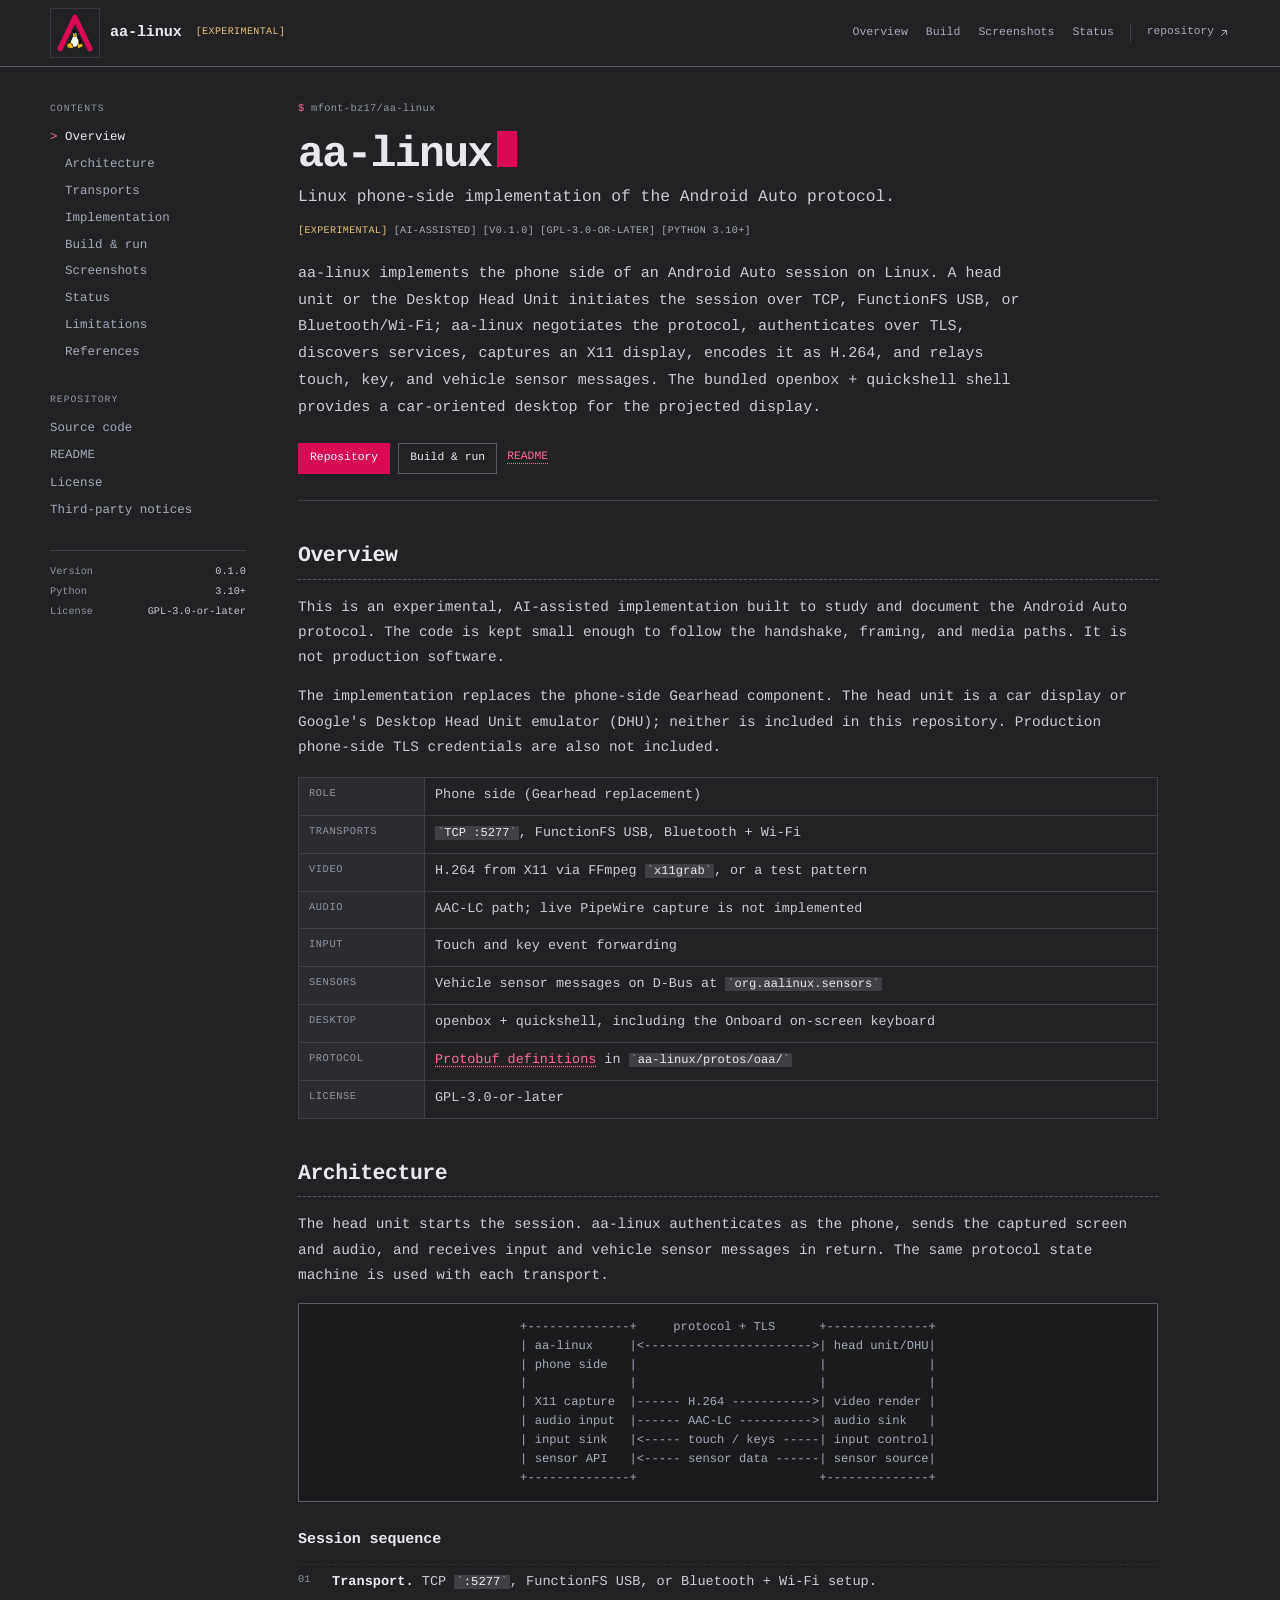
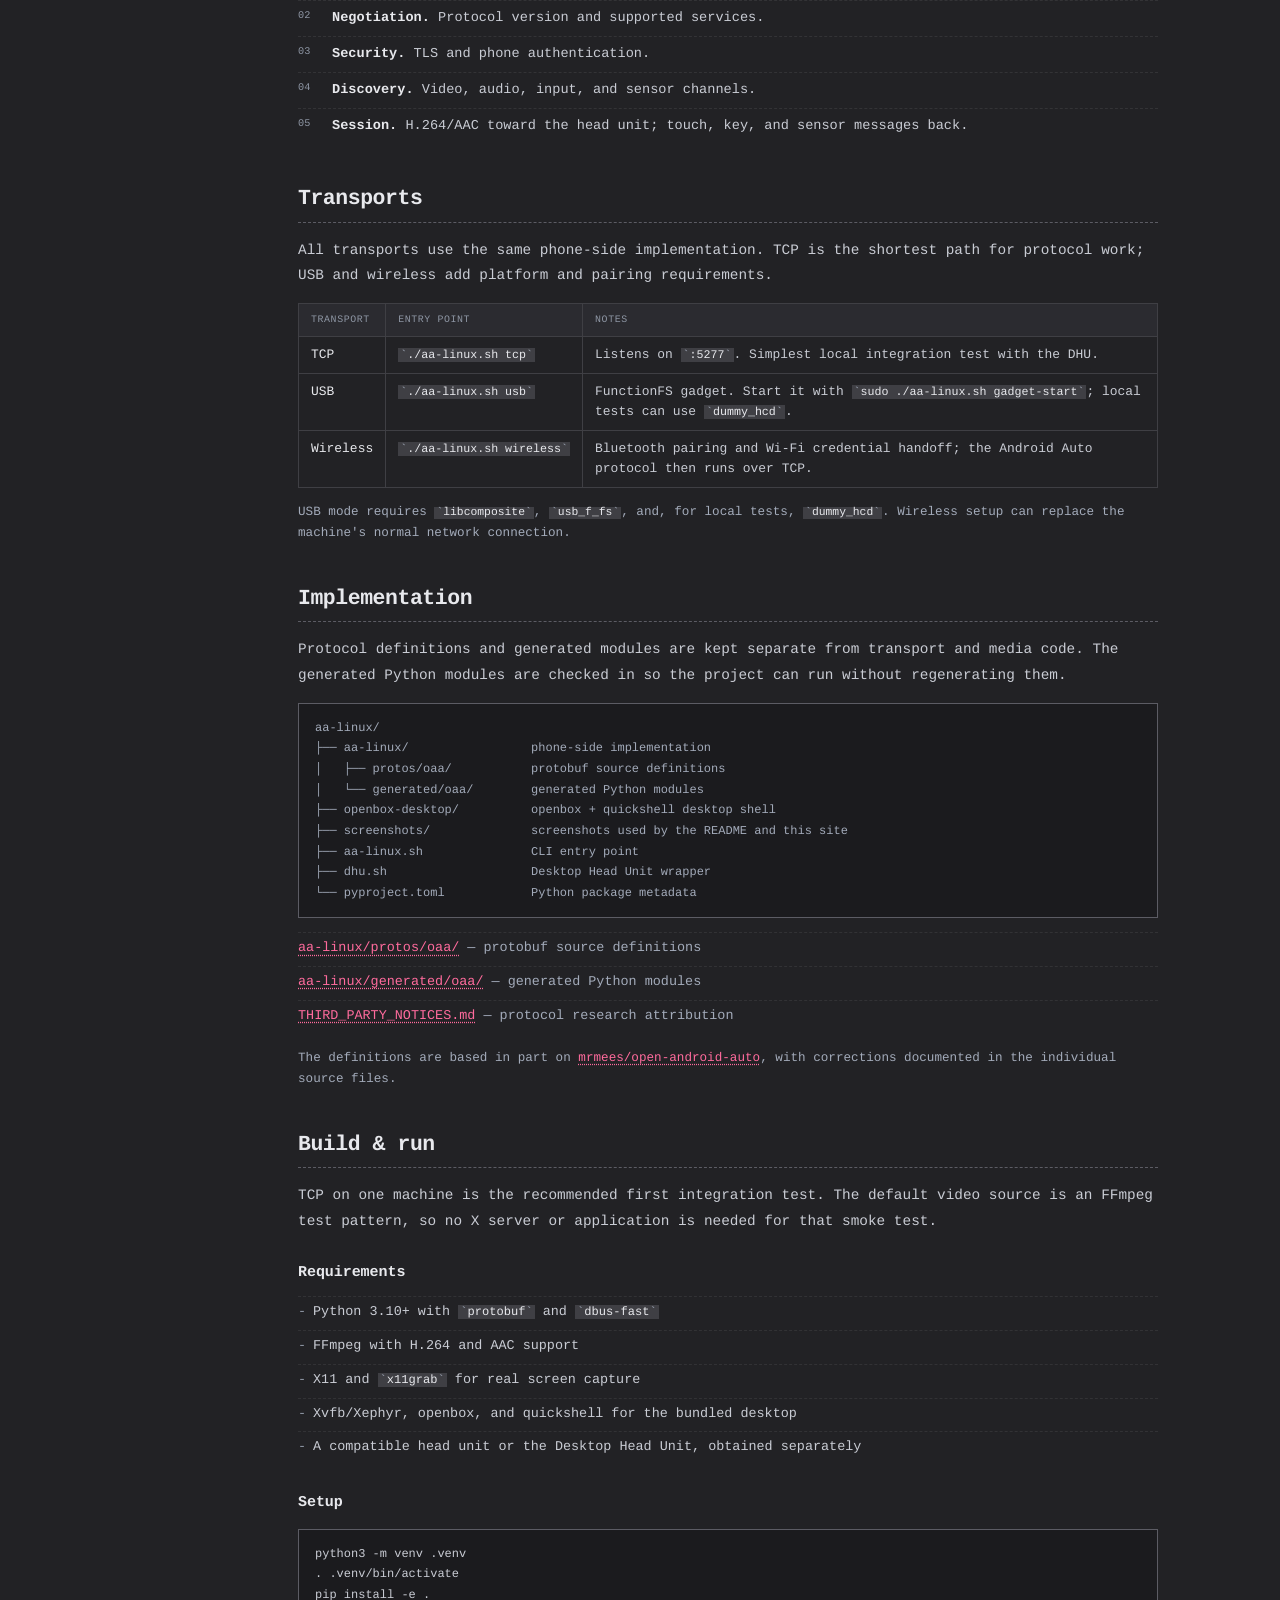
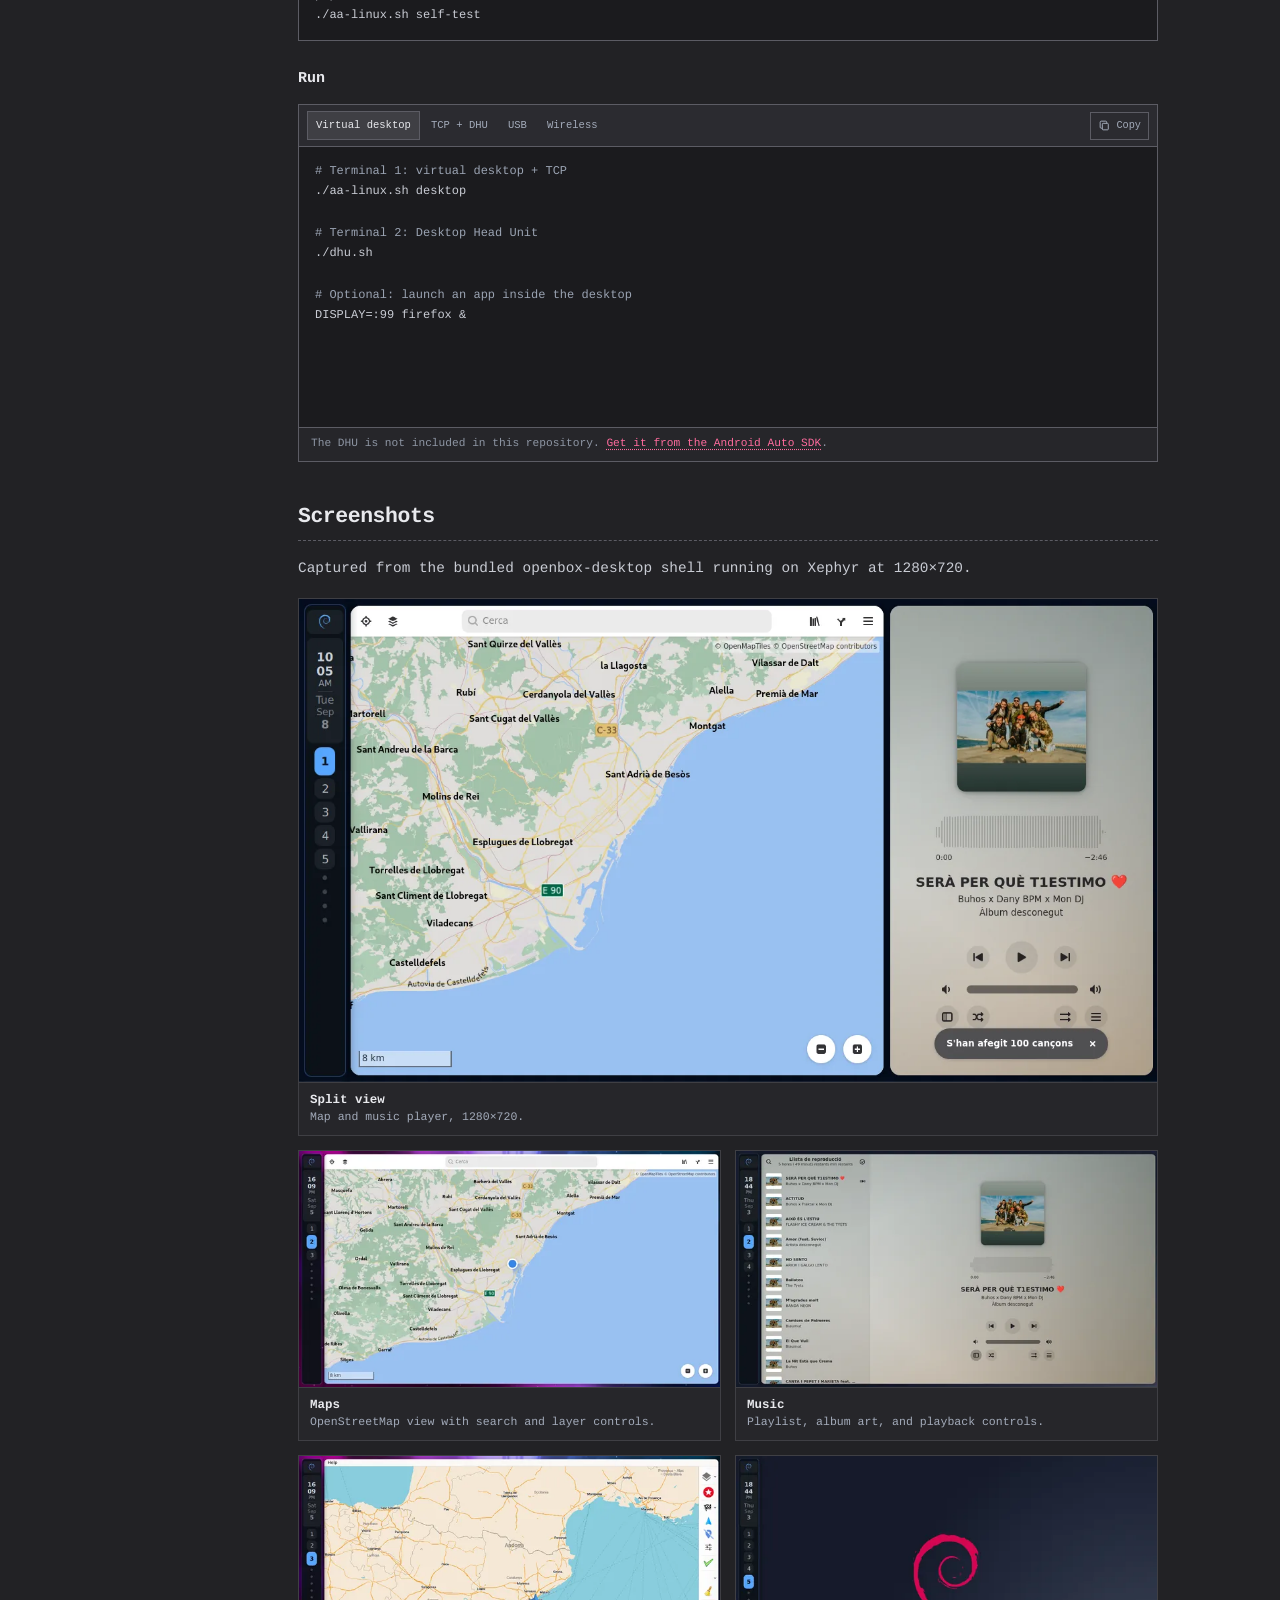
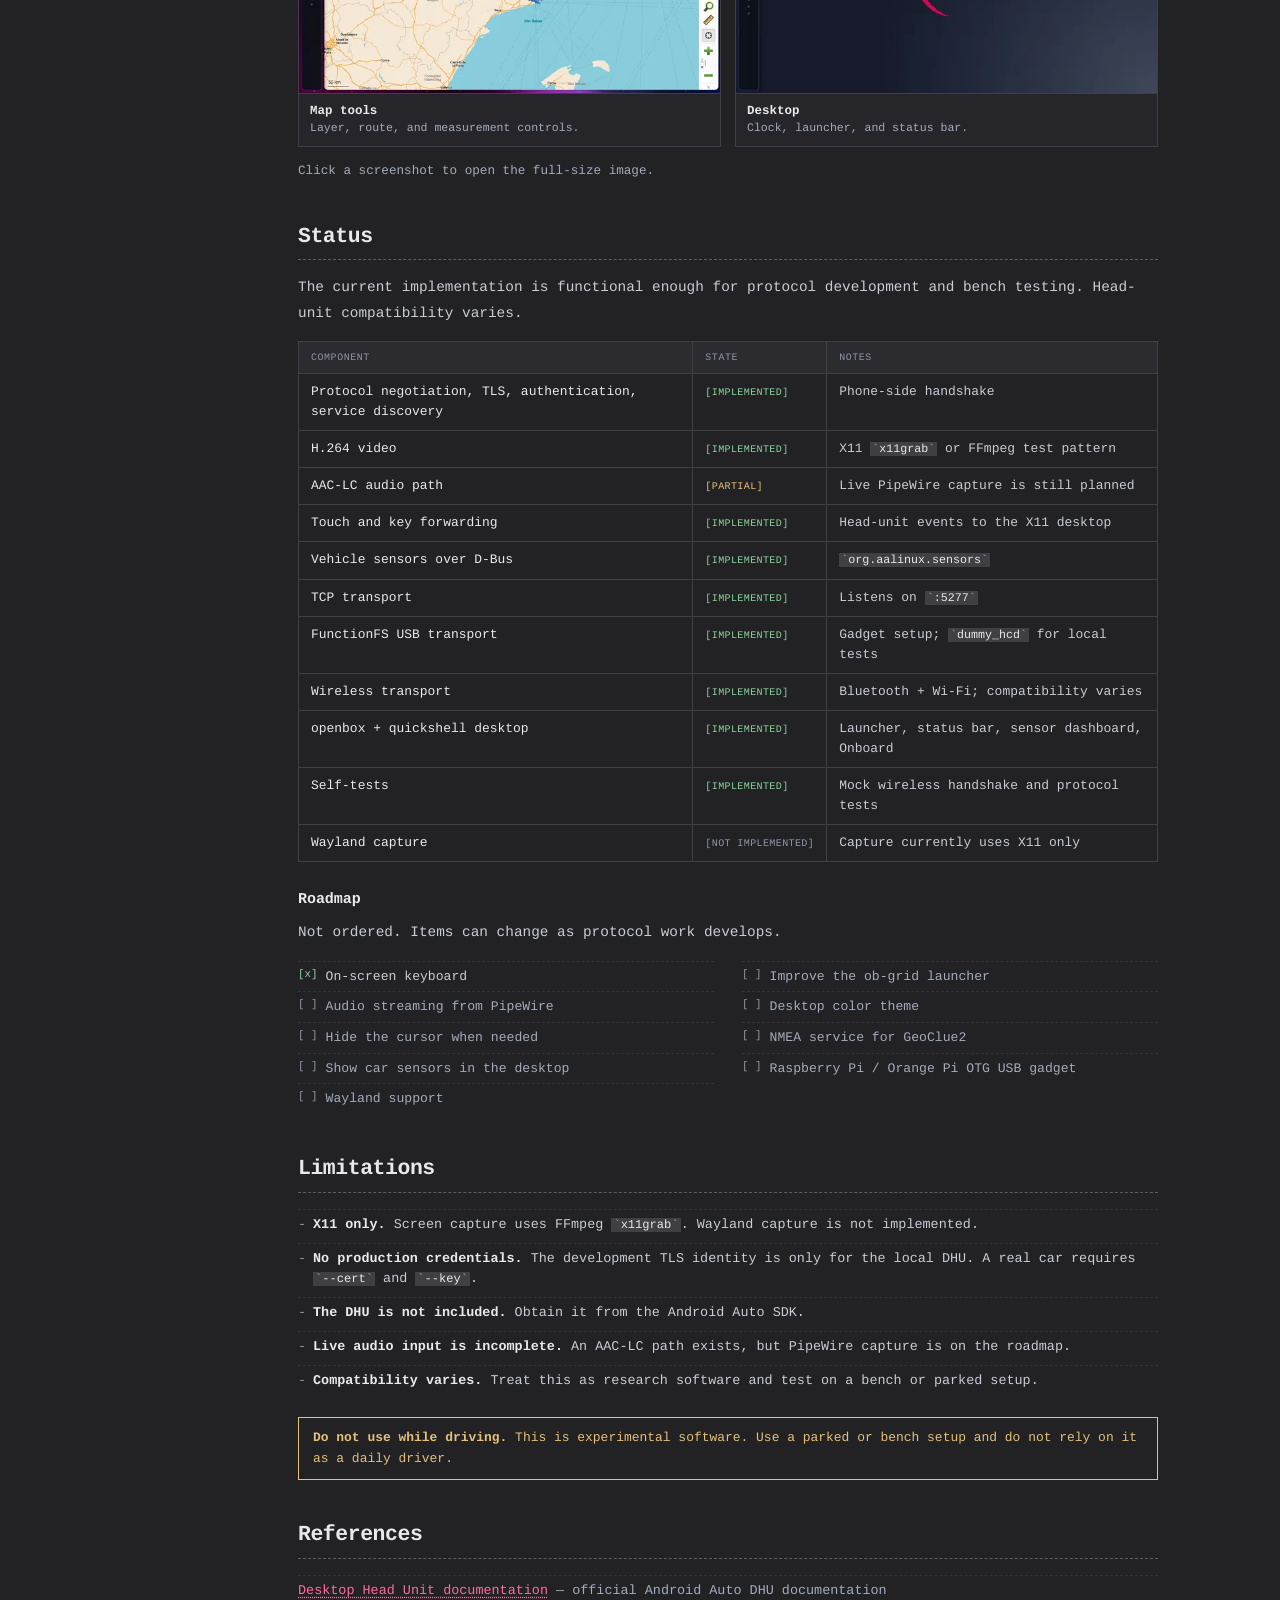
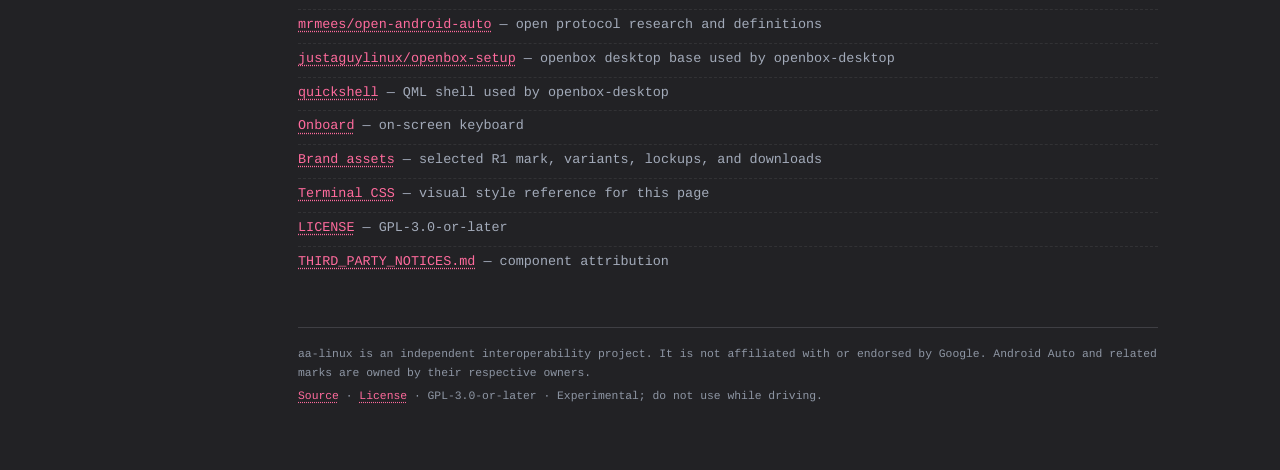
==== commit 07e3ea3d: "Add logo. Add brand docs. Update docs" ====
--- a/docs/index.html
+++ b/docs/index.html
@@ -20,7 +20,7 @@
   <meta name="twitter:description" content="Experimental Linux implementation of the Android Auto phone side. H.264 desktop streaming over TCP, FunctionFS USB, or wireless.">
   <meta name="twitter:image" content="https://mfont-bz17.github.io/aa-linux/assets/og.jpg">
   <meta name="twitter:image:alt" content="The aa-linux desktop with a map and a music player side by side.">
-  <link rel="icon" href="assets/logo.svg" type="image/svg+xml">
+  <link rel="icon" href="brand/assets/logo-icon.svg" type="image/svg+xml">
   <link rel="stylesheet" href="assets/style.css">
 </head>
 <body>
@@ -29,7 +29,7 @@
   <header class="topbar">
     <div class="wrap topbar-inner">
       <a class="brand" href="#top" aria-label="aa-linux home">
-        <span class="brand-prompt" aria-hidden="true">&gt;</span>
+        <img src="brand/assets/logo-icon.svg" width="50" height="50" alt="">
         <span>aa-linux</span>
       </a>
       <span class="state state--warn topbar-state">experimental</span>
@@ -495,8 +495,10 @@
         <ul class="link-list">
           <li><a href="https://developer.android.com/training/cars/testing/dhu" target="_blank" rel="noopener">Desktop Head Unit documentation</a> — official Android Auto DHU documentation</li>
           <li><a href="https://github.com/mrmees/open-android-auto" target="_blank" rel="noopener">mrmees/open-android-auto</a> — open protocol research and definitions</li>
+          <li><a href="https://codeberg.org/justaguylinux/openbox-setup" target="_blank" rel="noopener">justaguylinux/openbox-setup</a> — openbox desktop base used by openbox-desktop</li>
           <li><a href="https://github.com/quickshell-mirror/quickshell" target="_blank" rel="noopener">quickshell</a> — QML shell used by openbox-desktop</li>
           <li><a href="https://github.com/onboard-osk/onboard" target="_blank" rel="noopener">Onboard</a> — on-screen keyboard</li>
+          <li><a href="brand/">Brand assets</a> — selected R1 mark, variants, lockups, and downloads</li>
           <li><a href="https://terminalcss.xyz/" target="_blank" rel="noopener">Terminal CSS</a> — visual style reference for this page</li>
           <li><a href="https://github.com/mfont-bz17/aa-linux/blob/main/LICENSE" target="_blank" rel="noopener">LICENSE</a> — GPL-3.0-or-later</li>
           <li><a href="https://github.com/mfont-bz17/aa-linux/blob/main/THIRD_PARTY_NOTICES.md" target="_blank" rel="noopener">THIRD_PARTY_NOTICES.md</a> — component attribution</li>
--- a/docs/assets/style.css
+++ b/docs/assets/style.css
@@ -14,10 +14,11 @@
   --text-soft: #c9ccd4;
   --muted: #a3abba;
   --muted-2: #8e96a4;
-  --blue: #62c4ff;
+  --brand: #d70a53;
+  --brand-deep: #a80030;
+  --link: #ff6b9d;
   --green: #8bd49c;
   --amber: #e5c07b;
-  --red: #ff6b81;
   --code-bg: #3f3f44;
   --mono: "Menlo", "Monaco", "Lucida Console", "Liberation Mono", "DejaVu Sans Mono", "Bitstream Vera Sans Mono", "Courier New", monospace;
   --wrap: 1180px;
@@ -63,12 +64,12 @@
 }
 
 a {
-  color: var(--blue);
+  color: var(--link);
   text-decoration: none;
 }
 
 a:hover {
-  color: #b9d5ff;
+  color: var(--text);
 }
 
 button,
@@ -81,13 +82,13 @@
 }
 
 :focus-visible {
-  outline: 2px solid var(--blue);
+  outline: 2px solid var(--link);
   outline-offset: 2px;
 }
 
 ::selection {
-  background: var(--blue);
-  color: var(--bg);
+  background: var(--brand);
+  color: #ffffff;
 }
 
 .wrap {
@@ -130,30 +131,28 @@
   display: flex;
   align-items: center;
   gap: 12px;
-  min-height: 58px;
+  min-height: 66px;
 }
 
 .brand {
   display: inline-flex;
   align-items: center;
-  gap: 6px;
+  gap: 10px;
   color: var(--text);
   font-family: var(--mono);
-  font-size: 0.88rem;
+  font-size: 0.95rem;
   font-weight: 600;
   letter-spacing: -0.01em;
 }
 
+.brand img {
+  width: 50px;
+  height: 50px;
+  flex: 0 0 auto;
+}
+
 .brand:hover {
-  background: var(--blue);
-  color: var(--bg);
-}
-
-.brand-prompt {
-  color: var(--green);
-}
-
-.brand:hover .brand-prompt {
+  background: var(--link);
   color: var(--bg);
 }
 
@@ -175,7 +174,7 @@
 }
 
 .topnav a:hover {
-  background: var(--blue);
+  background: var(--link);
   color: var(--bg);
 }
 
@@ -192,7 +191,7 @@
 }
 
 .repo-link:hover {
-  background: var(--blue);
+  background: var(--link);
   color: var(--bg);
 }
 
@@ -250,11 +249,11 @@
   content: "";
   position: absolute;
   left: 0;
-  color: var(--green);
+  color: var(--link);
 }
 
 .side-nav a:hover {
-  background: var(--blue);
+  background: var(--link);
   color: var(--bg);
 }
 
@@ -274,7 +273,7 @@
 }
 
 .side-group > a:hover {
-  background: var(--blue);
+  background: var(--link);
   color: var(--bg);
 }
 
@@ -340,7 +339,7 @@
 }
 
 .mobile-toc a:hover {
-  background: var(--blue);
+  background: var(--link);
   color: var(--bg);
 }
 
@@ -361,7 +360,7 @@
 }
 
 .breadcrumb-prompt {
-  color: var(--green);
+  color: var(--link);
 }
 
 .page-head h1 {
@@ -378,7 +377,7 @@
   width: 0.48em;
   height: 0.82em;
   margin-left: 0.12em;
-  background: var(--blue);
+  background: var(--brand);
   animation: blink 1.15s step-end infinite;
 }
 
@@ -471,15 +470,15 @@
 }
 
 .btn:hover {
-  border-color: var(--blue);
-  background: var(--blue);
-  color: var(--bg);
+  border-color: var(--brand);
+  background: var(--brand);
+  color: #ffffff;
 }
 
 .btn--primary {
-  border-color: var(--blue);
-  background: var(--blue);
-  color: var(--bg);
+  border-color: var(--brand);
+  background: var(--brand);
+  color: #ffffff;
 }
 
 .btn--primary:hover {
@@ -490,7 +489,7 @@
 
 .text-link {
   padding: 7px 2px;
-  color: var(--blue);
+  color: var(--link);
   font-family: var(--mono);
   font-size: 0.71rem;
   text-decoration: underline;
@@ -499,7 +498,7 @@
 }
 
 .text-link:hover {
-  background: var(--blue);
+  background: var(--link);
   color: var(--bg);
   text-decoration: none;
 }
@@ -551,7 +550,7 @@
 .data a,
 .terminal-foot a,
 .page-footer a {
-  color: var(--blue);
+  color: var(--link);
   text-decoration: underline;
   text-decoration-style: dotted;
   text-underline-offset: 3px;
@@ -564,7 +563,7 @@
 .data a:hover,
 .terminal-foot a:hover,
 .page-footer a:hover {
-  background: var(--blue);
+  background: var(--link);
   color: var(--bg);
   text-decoration: none;
 }
@@ -893,7 +892,7 @@
 }
 
 .tab:hover {
-  background: var(--blue);
+  background: var(--link);
   color: var(--bg);
 }
 
@@ -919,8 +918,8 @@
 }
 
 .copy-button:hover {
-  background: var(--blue);
-  border-color: var(--blue);
+  background: var(--link);
+  border-color: var(--link);
   color: var(--bg);
 }
 
@@ -1089,7 +1088,7 @@
 }
 
 .lightbox-actions a:hover {
-  background: var(--blue);
+  background: var(--link);
   color: var(--bg);
   text-decoration: none;
 }
@@ -1106,8 +1105,8 @@
 }
 
 .icon-button:hover {
-  background: var(--blue);
-  border-color: var(--blue);
+  background: var(--link);
+  border-color: var(--link);
   color: var(--bg);
 }
 
@@ -1142,8 +1141,8 @@
 }
 
 .lightbox-nav:hover {
-  background: var(--blue);
-  border-color: var(--blue);
+  background: var(--link);
+  border-color: var(--link);
   color: var(--bg);
 }
 
@@ -1258,7 +1257,7 @@
   }
 
   .topbar-inner {
-    min-height: 54px;
+    min-height: 62px;
   }
 
   .topbar-state {
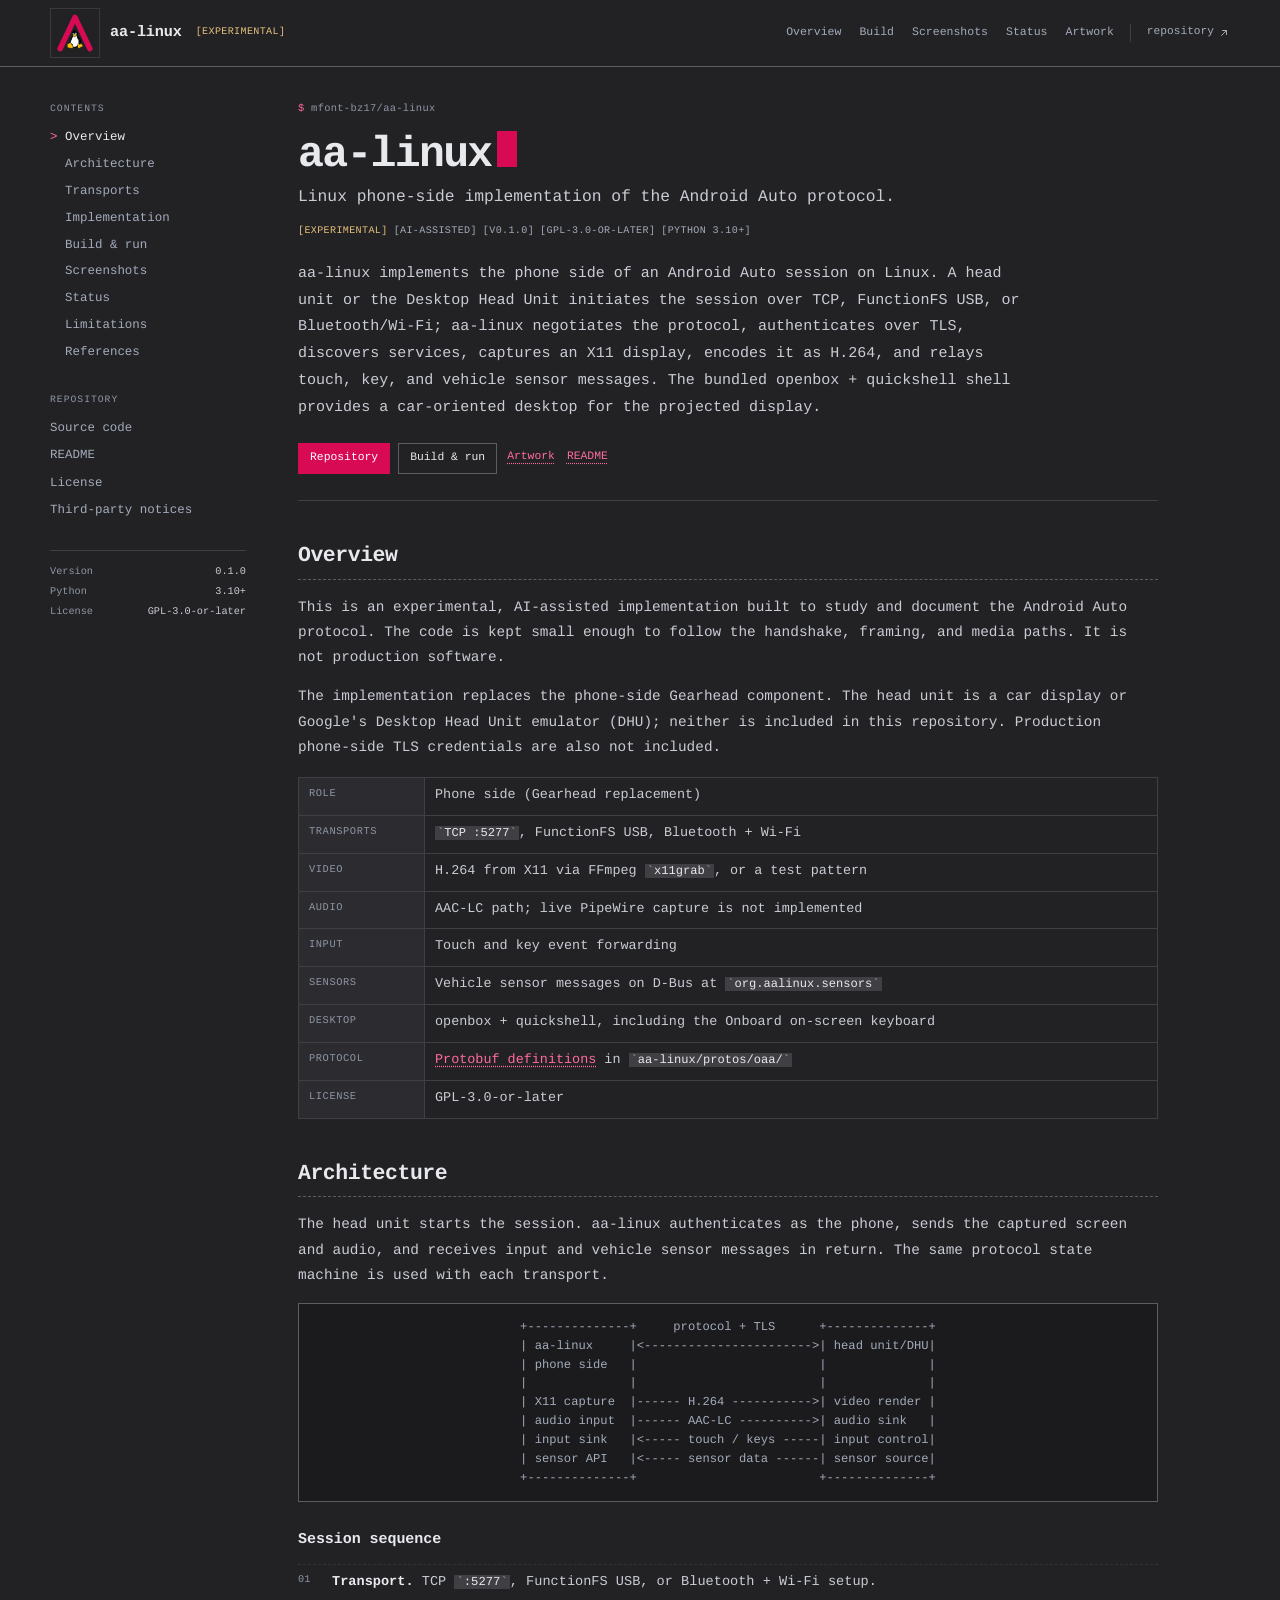
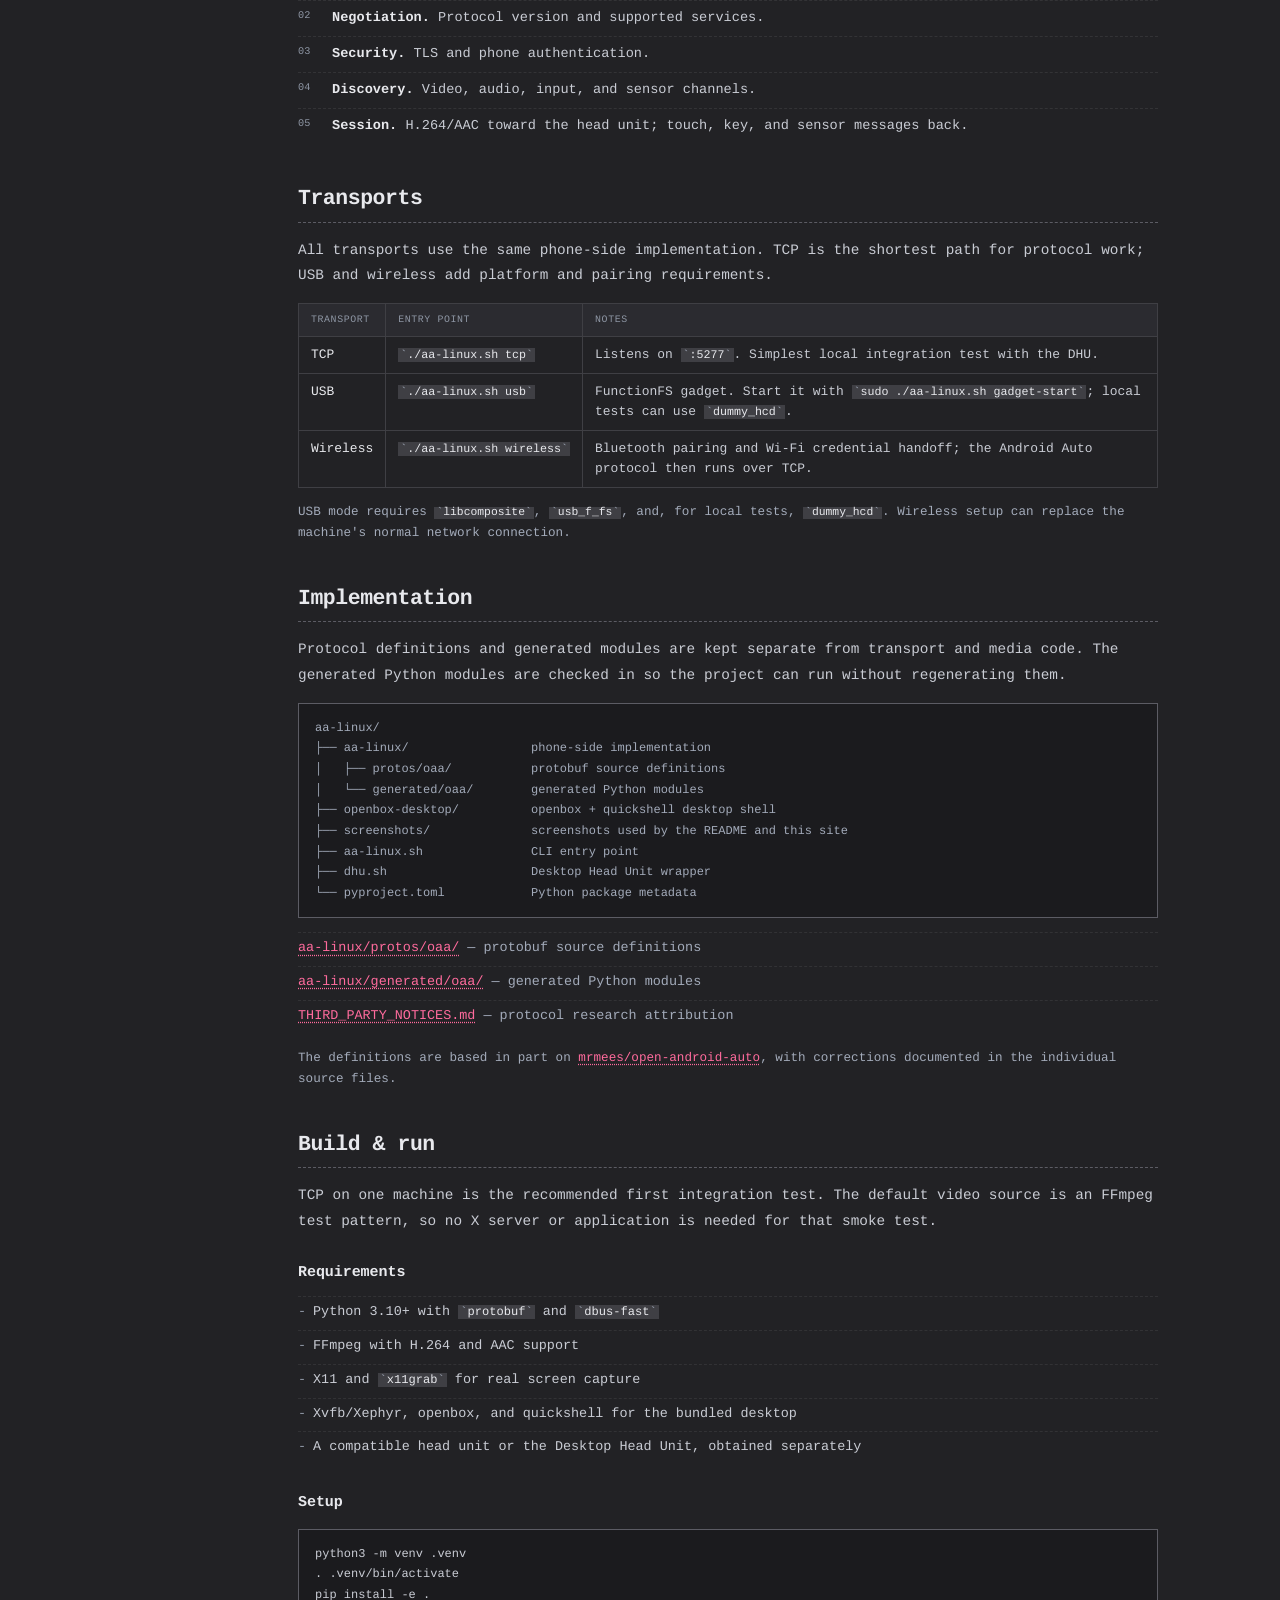
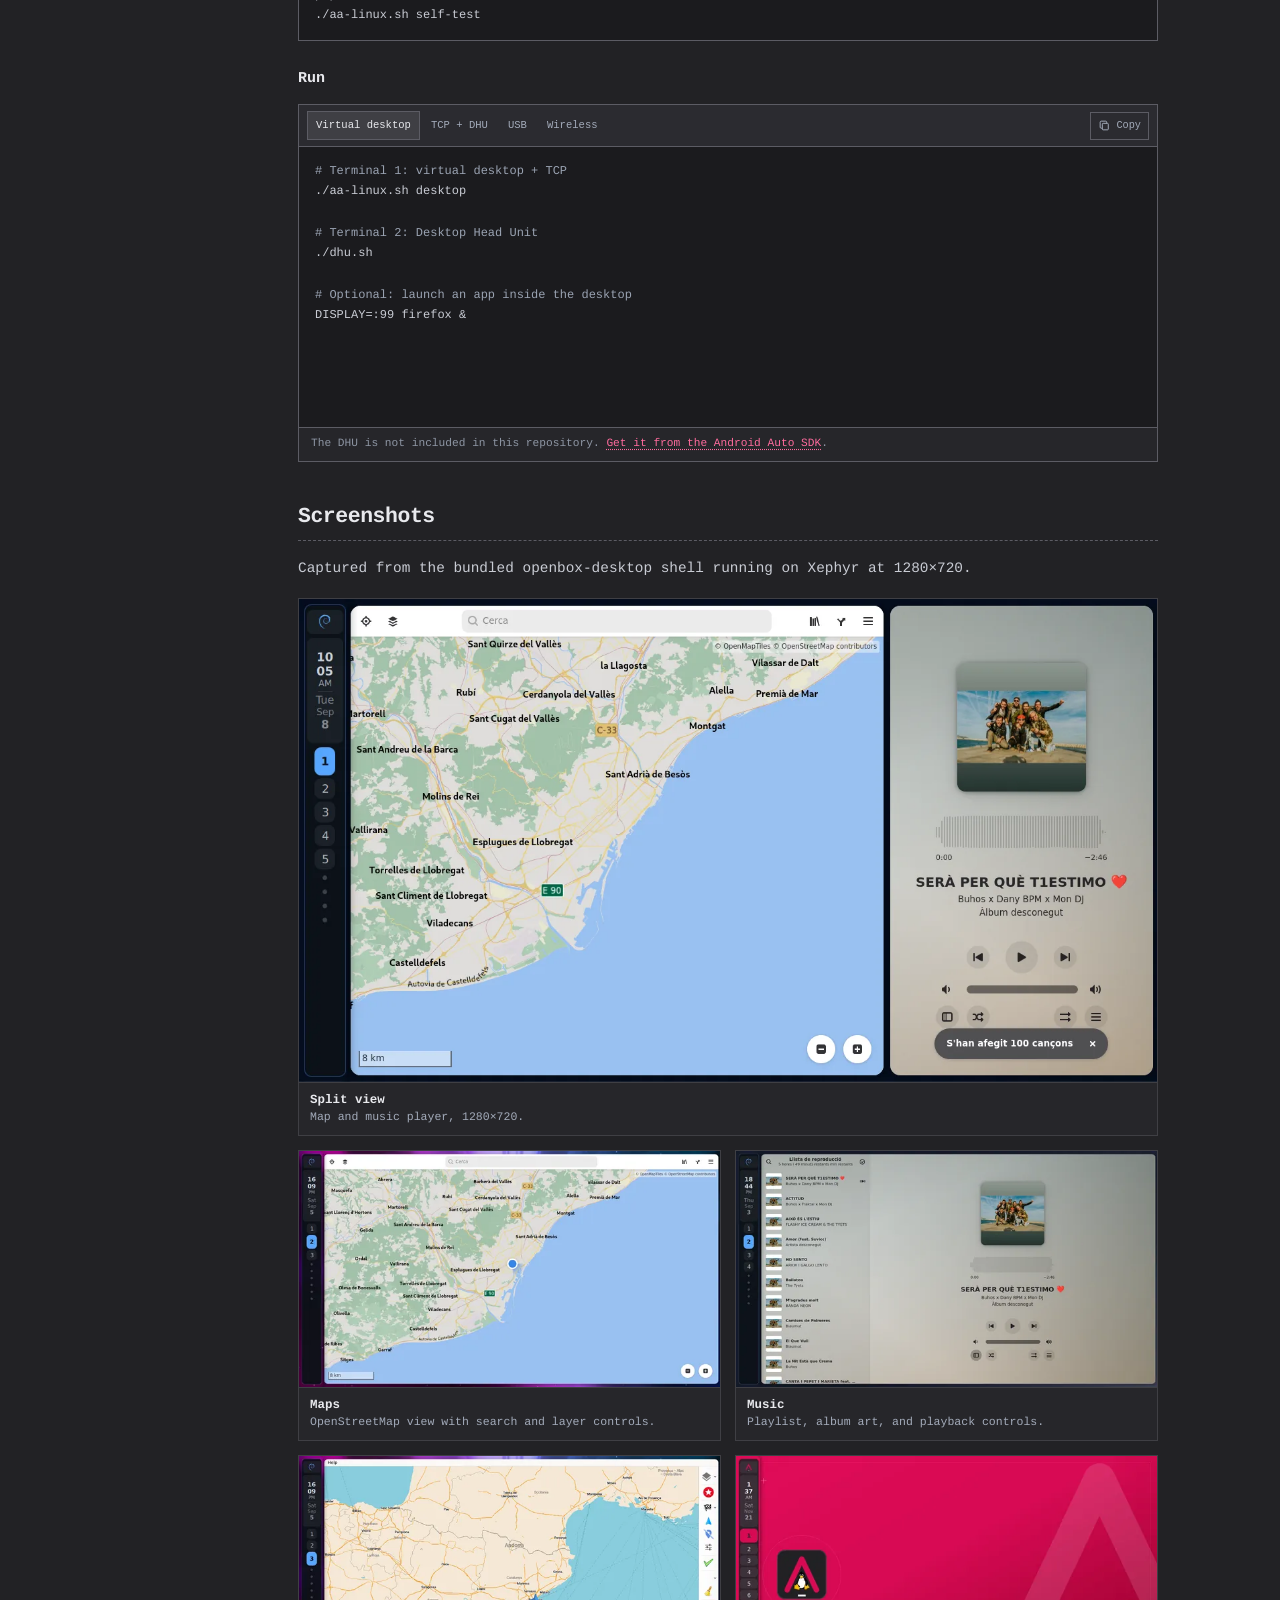
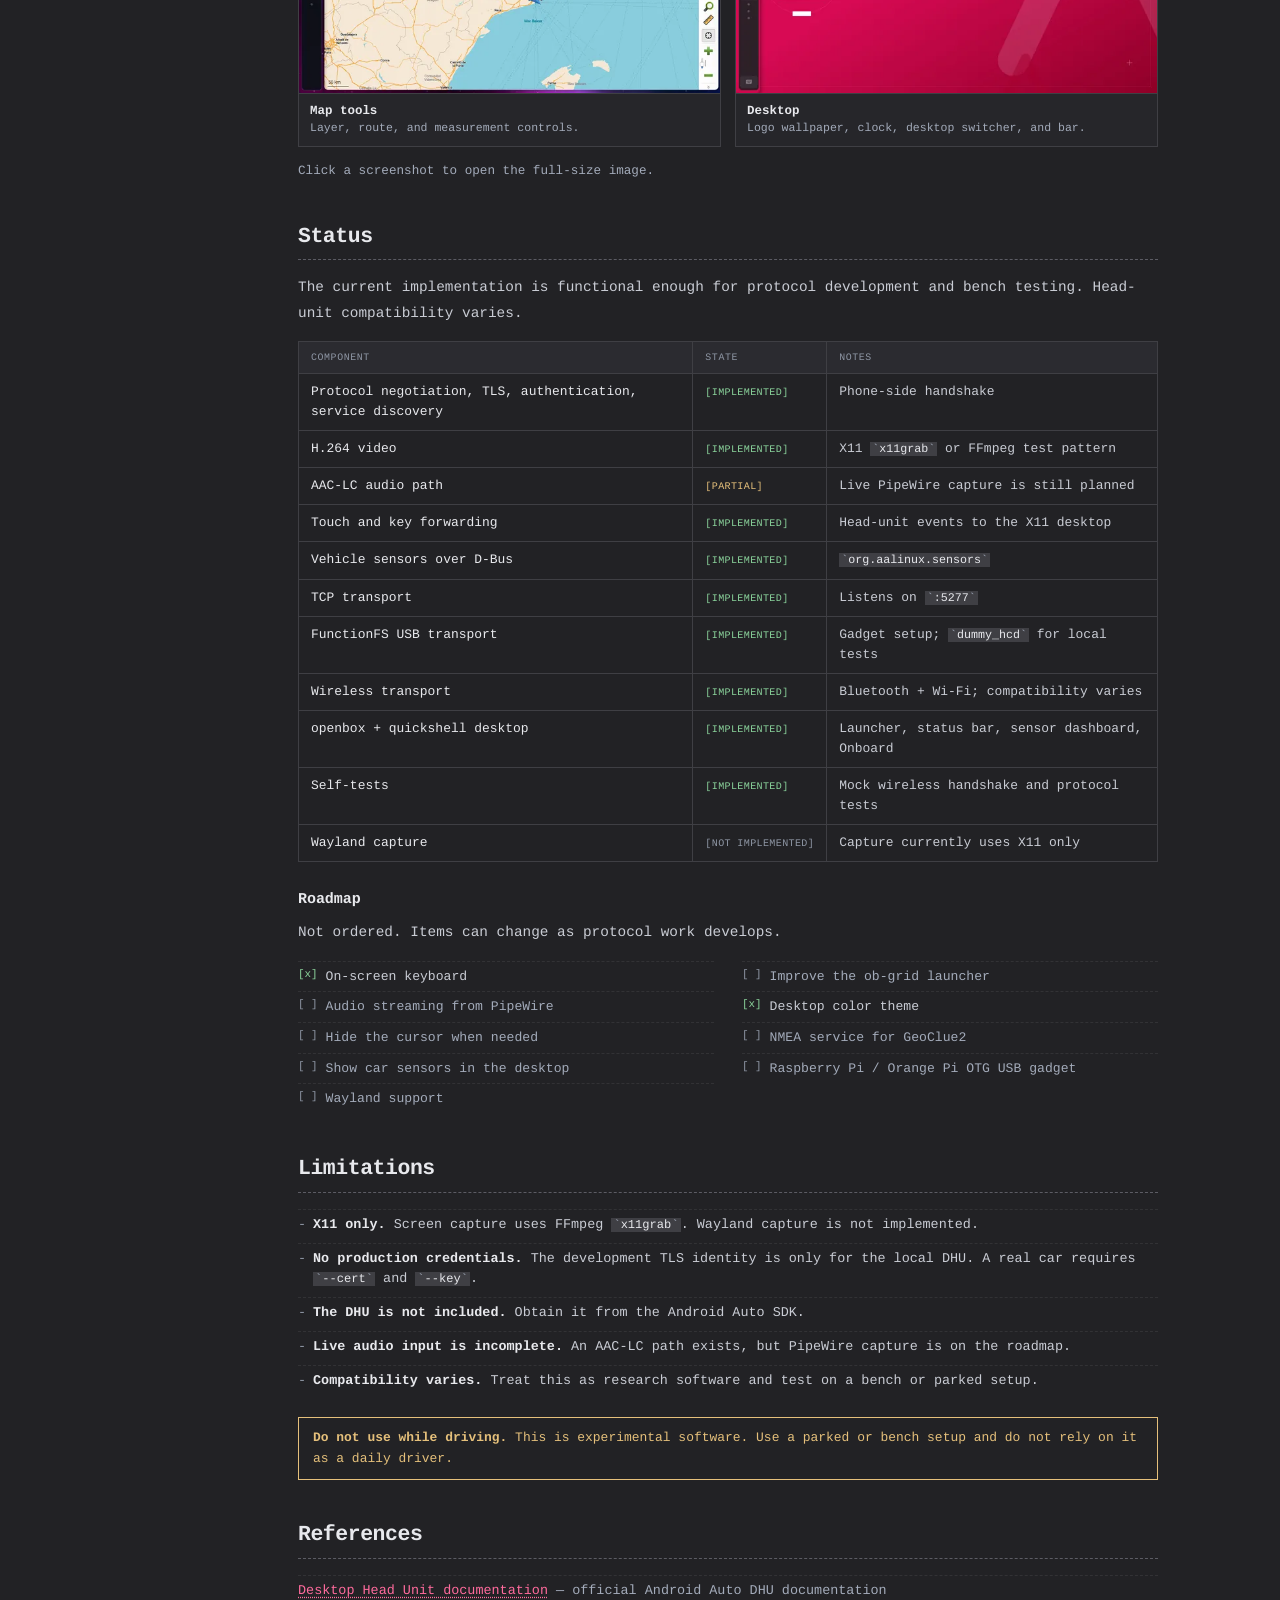
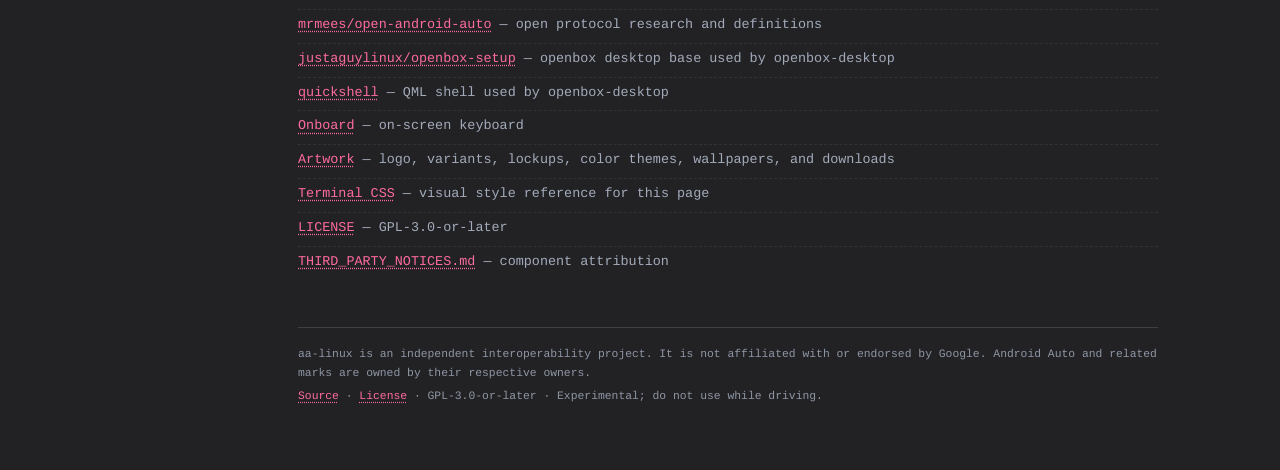
==== commit c0175d88: "Add theme support and artwork" ====
--- a/docs/index.html
+++ b/docs/index.html
@@ -20,7 +20,7 @@
   <meta name="twitter:description" content="Experimental Linux implementation of the Android Auto phone side. H.264 desktop streaming over TCP, FunctionFS USB, or wireless.">
   <meta name="twitter:image" content="https://mfont-bz17.github.io/aa-linux/assets/og.jpg">
   <meta name="twitter:image:alt" content="The aa-linux desktop with a map and a music player side by side.">
-  <link rel="icon" href="brand/assets/logo-icon.svg" type="image/svg+xml">
+  <link rel="icon" href="artwork/assets/logo-icon.svg" type="image/svg+xml">
   <link rel="stylesheet" href="assets/style.css">
 </head>
 <body>
@@ -29,7 +29,7 @@
   <header class="topbar">
     <div class="wrap topbar-inner">
       <a class="brand" href="#top" aria-label="aa-linux home">
-        <img src="brand/assets/logo-icon.svg" width="50" height="50" alt="">
+        <img src="artwork/assets/logo-icon.svg" width="50" height="50" alt="">
         <span>aa-linux</span>
       </a>
       <span class="state state--warn topbar-state">experimental</span>
@@ -39,6 +39,7 @@
         <a href="#build">Build</a>
         <a href="#screenshots">Screenshots</a>
         <a href="#status">Status</a>
+        <a href="artwork/">Artwork</a>
       </nav>
 
       <a class="repo-link" href="https://github.com/mfont-bz17/aa-linux" target="_blank" rel="noopener">
@@ -106,6 +107,7 @@
         <div class="head-actions">
           <a class="btn btn--primary" href="https://github.com/mfont-bz17/aa-linux" target="_blank" rel="noopener">Repository</a>
           <a class="btn" href="#build">Build &amp; run</a>
+          <a class="text-link" href="artwork/">Artwork</a>
           <a class="text-link" href="https://github.com/mfont-bz17/aa-linux#readme" target="_blank" rel="noopener">README</a>
         </div>
       </section>
@@ -377,10 +379,10 @@
           </figure>
 
           <figure class="shot">
-            <a href="assets/screenshots/desktop.webp" data-lightbox data-caption="The openbox-desktop shell with its clock, launcher, and status bar.">
-              <img src="assets/screenshots/desktop-640.webp" srcset="assets/screenshots/desktop-640.webp 640w, assets/screenshots/desktop.webp 1280w" sizes="(min-width: 880px) 400px, 100vw" width="1280" height="720" alt="The aa-linux desktop with a dark wallpaper, clock, and launcher numbers." loading="lazy" decoding="async">
+            <a href="assets/screenshots/desktop.webp" data-lightbox data-caption="The aa-linux desktop home screen: logo wallpaper, clock, desktop switcher, and status bar.">
+              <img src="assets/screenshots/desktop-640.webp" srcset="assets/screenshots/desktop-640.webp 640w, assets/screenshots/desktop.webp 1280w" sizes="(min-width: 880px) 400px, 100vw" width="1280" height="720" alt="The aa-linux desktop with the aa-linux logo on a red wallpaper, clock, desktop switcher, and vertical status bar." loading="lazy" decoding="async">
             </a>
-            <figcaption><strong>Desktop</strong><span>Clock, launcher, and status bar.</span></figcaption>
+            <figcaption><strong>Desktop</strong><span>Logo wallpaper, clock, desktop switcher, and bar.</span></figcaption>
           </figure>
         </div>
 
@@ -465,7 +467,7 @@
           <li class="done"><span class="box" aria-hidden="true">[x]</span> On-screen keyboard</li>
           <li><span class="box" aria-hidden="true">[ ]</span> Improve the ob-grid launcher</li>
           <li><span class="box" aria-hidden="true">[ ]</span> Audio streaming from PipeWire</li>
-          <li><span class="box" aria-hidden="true">[ ]</span> Desktop color theme</li>
+          <li class="done"><span class="box" aria-hidden="true">[x]</span> Desktop color theme</li>
           <li><span class="box" aria-hidden="true">[ ]</span> Hide the cursor when needed</li>
           <li><span class="box" aria-hidden="true">[ ]</span> NMEA service for GeoClue2</li>
           <li><span class="box" aria-hidden="true">[ ]</span> Show car sensors in the desktop</li>
@@ -498,7 +500,7 @@
           <li><a href="https://codeberg.org/justaguylinux/openbox-setup" target="_blank" rel="noopener">justaguylinux/openbox-setup</a> — openbox desktop base used by openbox-desktop</li>
           <li><a href="https://github.com/quickshell-mirror/quickshell" target="_blank" rel="noopener">quickshell</a> — QML shell used by openbox-desktop</li>
           <li><a href="https://github.com/onboard-osk/onboard" target="_blank" rel="noopener">Onboard</a> — on-screen keyboard</li>
-          <li><a href="brand/">Brand assets</a> — selected R1 mark, variants, lockups, and downloads</li>
+          <li><a href="artwork/">Artwork</a> — logo, variants, lockups, color themes, wallpapers, and downloads</li>
           <li><a href="https://terminalcss.xyz/" target="_blank" rel="noopener">Terminal CSS</a> — visual style reference for this page</li>
           <li><a href="https://github.com/mfont-bz17/aa-linux/blob/main/LICENSE" target="_blank" rel="noopener">LICENSE</a> — GPL-3.0-or-later</li>
           <li><a href="https://github.com/mfont-bz17/aa-linux/blob/main/THIRD_PARTY_NOTICES.md" target="_blank" rel="noopener">THIRD_PARTY_NOTICES.md</a> — component attribution</li>
